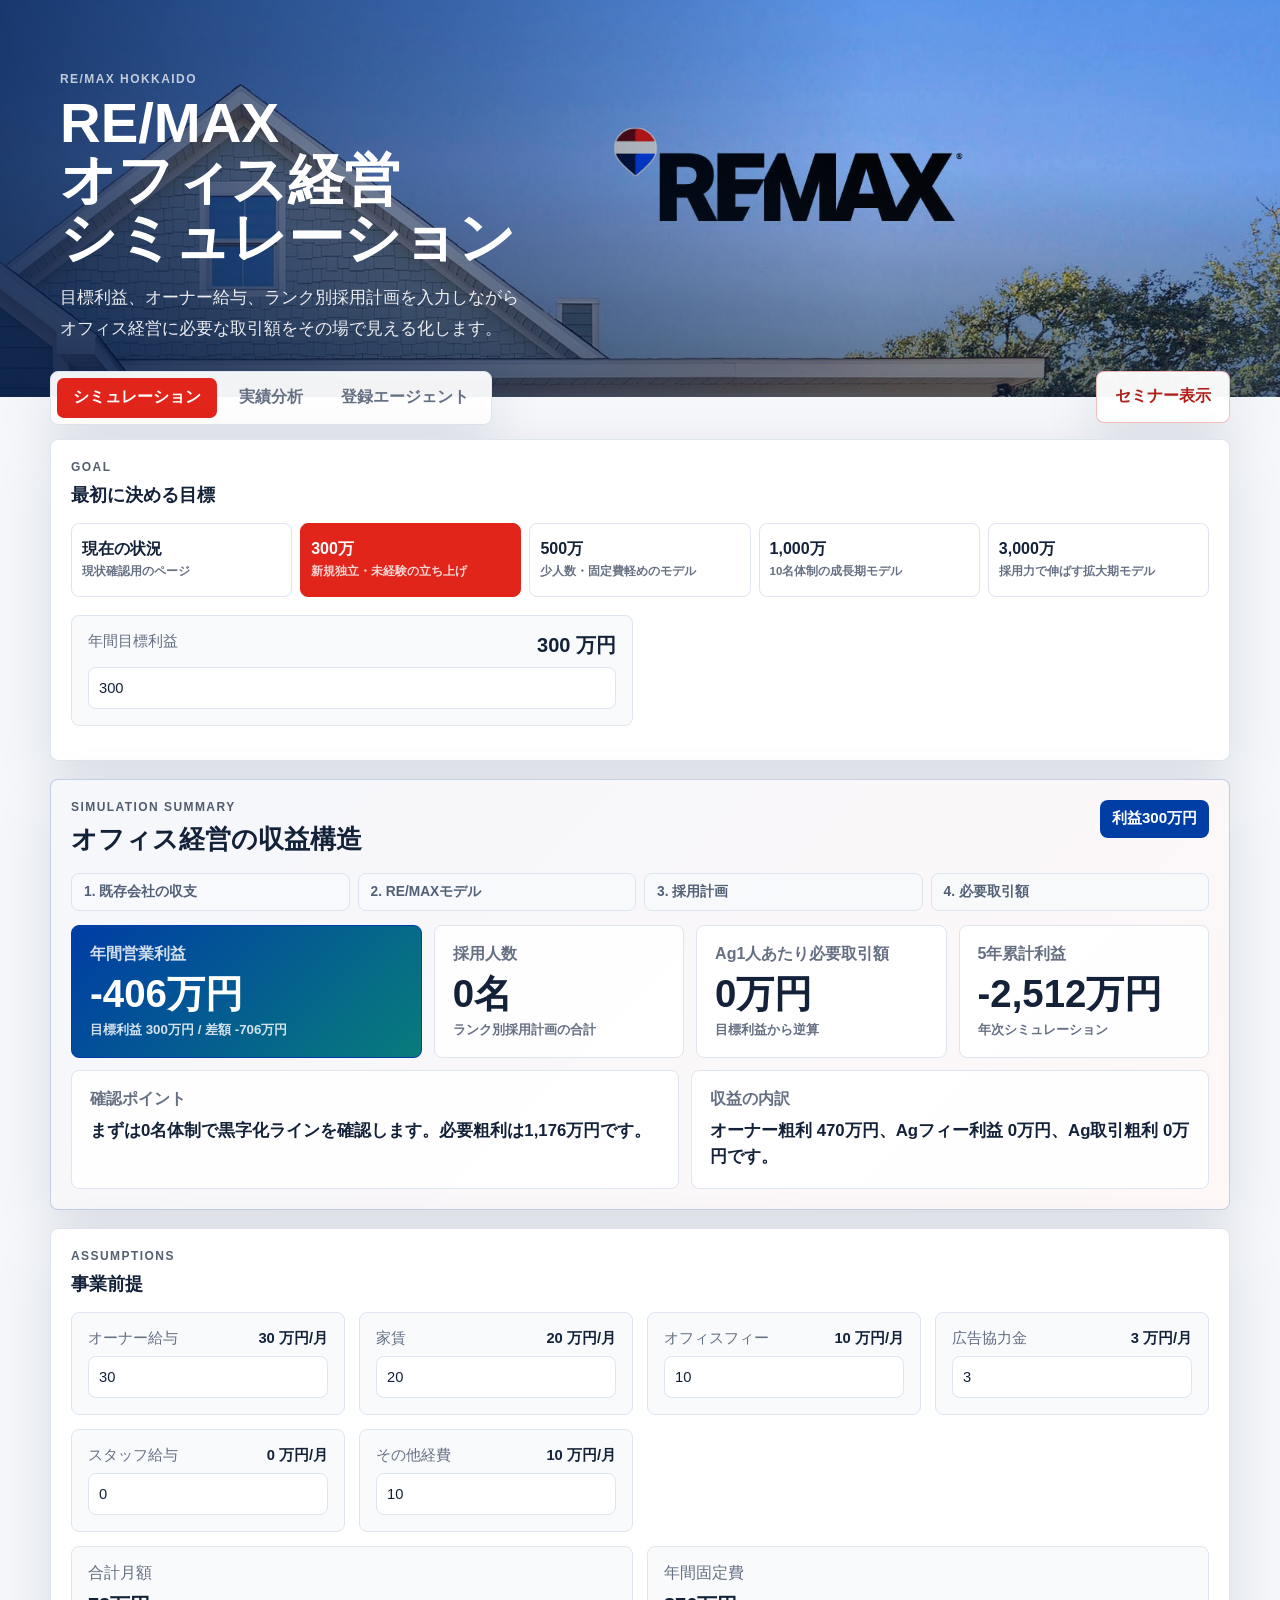
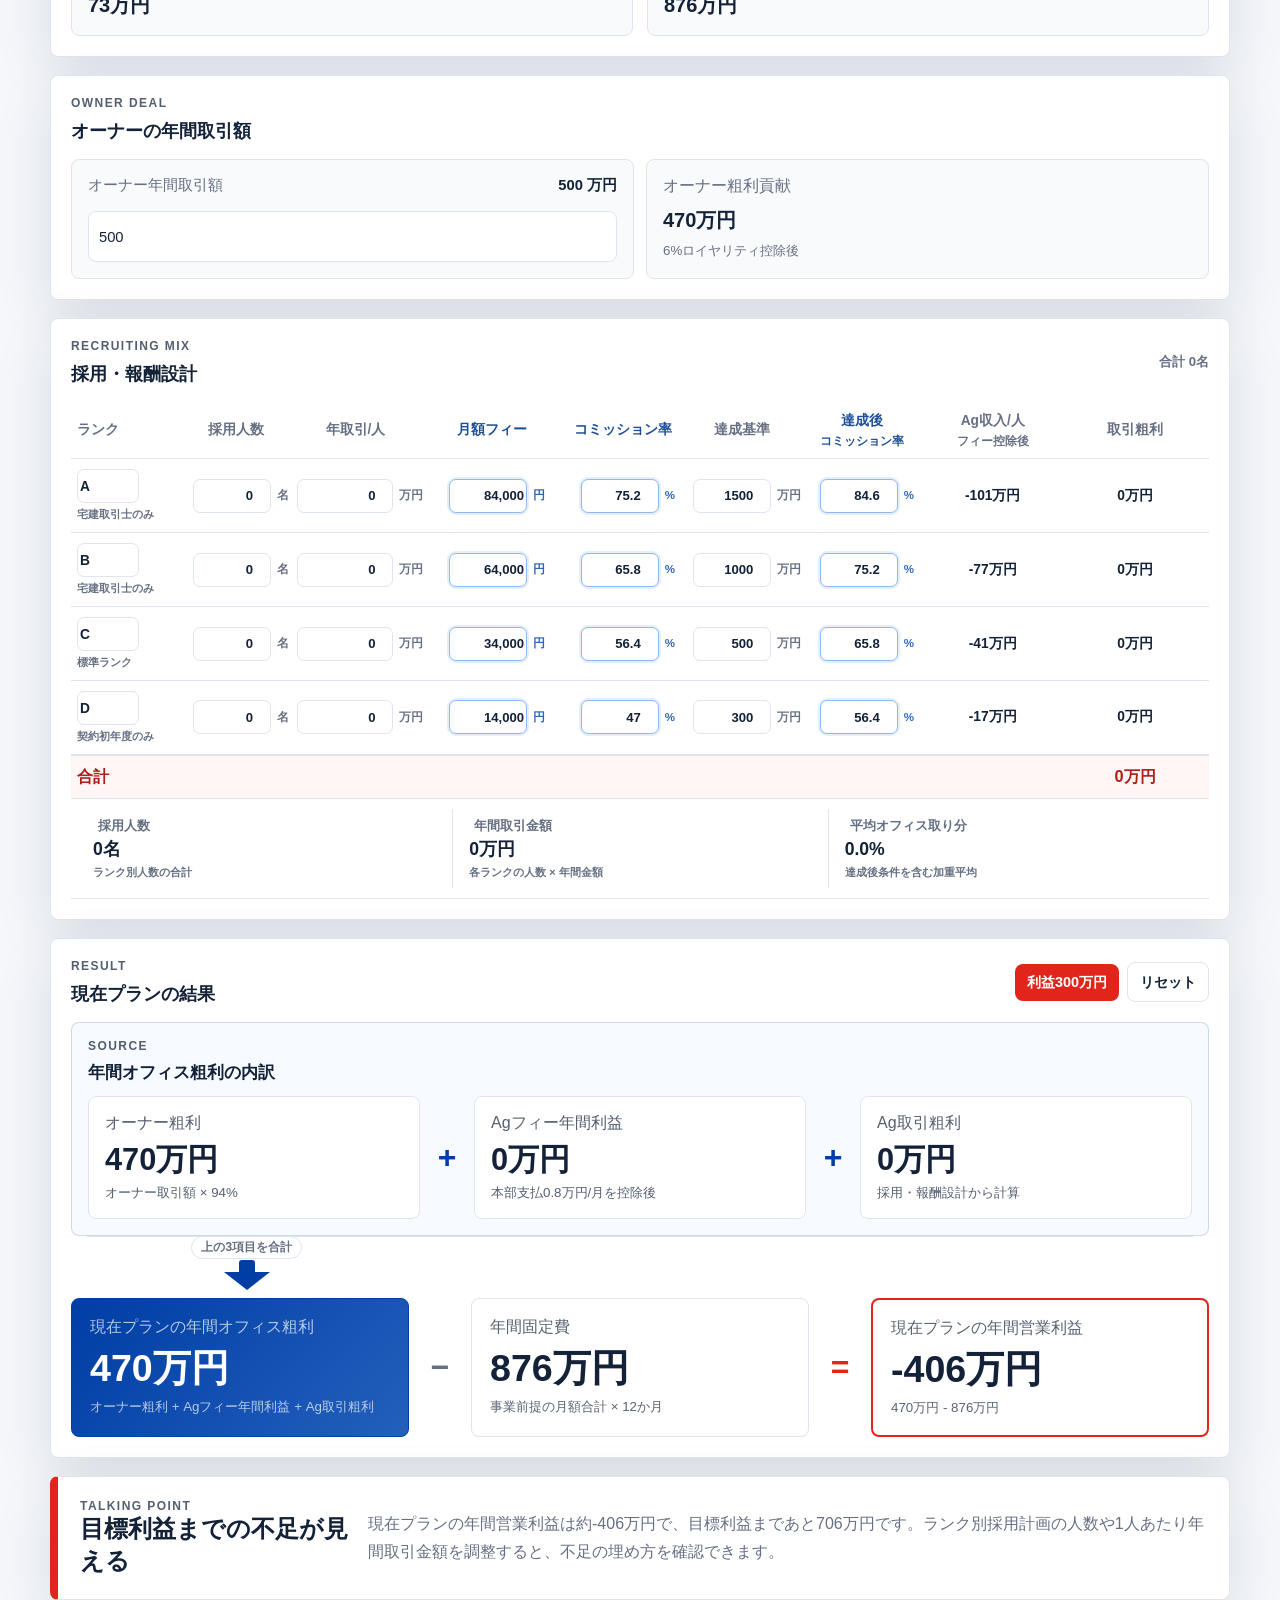
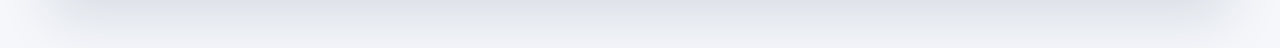
==== index.html @ c0df371b "Refine seminar simulation flow" ====
<!doctype html>
<html lang="ja">
  <head>
    <meta charset="UTF-8" />
    <meta name="viewport" content="width=device-width, initial-scale=1.0" />
    <title>RE/MAX オフィス経営シミュレーション</title>
    <link rel="stylesheet" href="styles.css" />
  </head>
  <body data-view="simulation">
    <main class="app-shell">
      <section class="hero">
        <div class="hero__media" aria-hidden="true"></div>
        <div class="hero__content">
          <p class="eyebrow">RE/MAX Hokkaido</p>
          <h1><span>RE/MAX</span><span>オフィス経営</span><span>シミュレーション</span></h1>
          <p>
            <span>目標利益、オーナー給与、ランク別採用計画を入力しながら</span><span>オフィス経営に必要な取引額をその場で見える化します。</span>
          </p>
        </div>
      </section>

      <section class="workspace">
        <div class="workspace-topbar">
          <nav class="view-tabs" aria-label="表示切替">
            <button class="view-tab is-active" data-view-tab="simulation" type="button">シミュレーション</button>
            <button class="view-tab" data-view-tab="actual" type="button">実績分析</button>
            <button class="view-tab" data-view-tab="agents" type="button">登録エージェント</button>
          </nav>
          <button class="seminar-toggle" id="seminarToggle" type="button" aria-pressed="false">セミナー表示</button>
        </div>

        <section class="results" aria-label="シミュレーション結果">
          <section class="goal-panel" aria-labelledby="goalTitle">
            <div class="panel-heading">
              <div>
                <p class="eyebrow">Goal</p>
                <h2 id="goalTitle">最初に決める目標</h2>
              </div>
            </div>

            <div class="preset-row preset-row--phase" role="group" aria-label="利益フェーズ">
              <button class="preset" data-preset="current" type="button"><strong>現在の状況</strong><small>現状確認用のページ</small></button>
              <button class="preset is-active" data-preset="phase300" type="button"><strong>300万</strong><small>新規独立・未経験の立ち上げ</small></button>
              <button class="preset" data-preset="phase500" type="button"><strong>500万</strong><small>少人数・固定費軽めのモデル</small></button>
              <button class="preset" data-preset="phase1000" type="button"><strong>1,000万</strong><small>10名体制の成長期モデル</small></button>
              <button class="preset" data-preset="phase3000" type="button"><strong>3,000万</strong><small>採用力で伸ばす拡大期モデル</small></button>
            </div>

            <div class="goal-grid">
              <label class="field field--number field--target">
                <span id="targetProfitLabel">年間目標利益</span>
                <strong><output id="targetProfitOut">300</output> 万円</strong>
                <input id="targetProfit" type="number" min="0" max="5000" step="100" value="300" inputmode="numeric" />
              </label>
            </div>

          </section>

          <section class="seminar-summary-panel" aria-labelledby="seminarSummaryTitle">
            <div class="seminar-summary-heading">
              <div>
                <p class="eyebrow">Simulation Summary</p>
                <h2 id="seminarSummaryTitle">オフィス経営の収益構造</h2>
              </div>
              <strong id="seminarPhaseLabel">利益300万円</strong>
            </div>

            <div class="seminar-flow" aria-label="説明の流れ">
              <span>1. 既存会社の収支</span>
              <span>2. RE/MAXモデル</span>
              <span>3. 採用計画</span>
              <span>4. 必要取引額</span>
            </div>

            <div class="seminar-metric-grid">
              <article class="seminar-metric seminar-metric--primary">
                <span id="seminarPrimaryLabel">年間営業利益</span>
                <strong id="seminarAnnualProfit">0万円</strong>
                <small id="seminarProfitGap">目標との差額 0万円</small>
              </article>
              <article>
                <span id="seminarSecondLabel">採用人数</span>
                <strong id="seminarAgents">0名</strong>
                <small id="seminarSecondNote">ランク別採用計画の合計</small>
              </article>
              <article>
                <span id="seminarThirdLabel">Ag1人あたり必要取引額</span>
                <strong id="seminarRequiredPerAgent">0万円</strong>
                <small id="seminarThirdNote">目標利益から逆算</small>
              </article>
              <article>
                <span id="seminarFourthLabel">5年累計利益</span>
                <strong id="seminarCumulativeProfit">0万円</strong>
                <small id="seminarFourthNote">年次シミュレーション</small>
              </article>
            </div>

            <div class="seminar-talk-grid">
              <article>
                <span>確認ポイント</span>
                <p id="seminarTalkPoint">目標利益、採用人数、必要取引額の関係を確認します。</p>
              </article>
              <article>
                <span>収益の内訳</span>
                <p id="seminarRevenueMix">オーナー粗利、Agフィー、Ag取引粗利を合計します。</p>
              </article>
            </div>
          </section>

          <section class="actual-panel" aria-labelledby="actualTitle">
            <div class="panel-heading">
              <div>
                <p class="eyebrow">Actuals</p>
                <h2 id="actualTitle">売上分析</h2>
              </div>
            </div>

            <section class="analysis-section" aria-labelledby="importTitle">
              <div class="section-title">
                <div>
                  <p class="eyebrow">Import</p>
                  <h3 id="importTitle">売上CSV取込</h3>
                </div>
                <span>売上CSVから年度別・エージェント別に売上を集計します</span>
              </div>
              <div class="import-grid">
                <article>
                  <strong>売上CSV</strong>
                  <span>入金明細から各エージェントの月別売上と件数を集計します。</span>
                  <label class="file-button">
                    <input id="actualCsvInput" type="file" accept=".csv,text/csv" />
                    売上CSVを選択
                  </label>
                  <button class="secondary-file-button" id="actualCsvClearButton" type="button">読込データをクリア</button>
                </article>
              </div>
              <div class="csv-import-status" id="actualCsvImportStatus"></div>
            </section>

            <div class="actual-empty" id="actualEmpty">
              <strong>売上CSVを読み込むと、年度ごとのエージェント別売上一覧が表示されます。</strong>
              <span>登録エージェントの年間フィー一覧と同じように、月別・年間合計で確認できます。</span>
            </div>

            <div class="actual-loaded" id="actualLoaded" hidden>
              <div class="actual-periods" id="actualPeriods" role="group" aria-label="実績表示期間"></div>

              <section class="analysis-section" aria-labelledby="dashboardTitle">
                <div class="section-title">
                  <div>
                    <p class="eyebrow">Dashboard</p>
                    <h3 id="dashboardTitle">分析ダッシュボード</h3>
                  </div>
                </div>
                <div class="actual-summary" id="actualSummary"></div>
                <div class="insight-note" id="dashboardSummary"></div>
              </section>

              <section class="analysis-section" aria-labelledby="salesAnnualTitle">
                <div class="section-title">
                  <div>
                        <p class="eyebrow">Sales</p>
                    <h3 id="salesAnnualTitle">年間売上一覧</h3>
                  </div>
                  <span>売上高と件数をエージェント別・月別に表示します</span>
                </div>
                <div class="table-wrap">
                  <table class="actual-table agent-annual-table actual-sales-table">
                      <thead>
                        <tr>
                          <th>エージェント</th>
                          <th>区分</th>
                          <th>1月</th>
                          <th>2月</th>
                          <th>3月</th>
                          <th>4月</th>
                          <th>5月</th>
                          <th>6月</th>
                          <th>7月</th>
                          <th>8月</th>
                          <th>9月</th>
                          <th>10月</th>
                          <th>11月</th>
                          <th>12月</th>
                          <th>年間合計</th>
                        </tr>
                      </thead>
                    <tbody id="actualAnnualSalesRows"></tbody>
                    </table>
                  </div>
              </section>

              <section id="managementSummary" hidden></section>
              <div id="accountingSummary" hidden></div>
              <div id="nextDataSummary" hidden></div>
              <input id="expenseCsvInput" type="file" accept=".csv,text/csv" hidden />
            </div>
          </section>

          <section class="agent-register-panel" aria-labelledby="agentRegisterPanelTitle">
            <div class="panel-heading">
              <div>
                <p class="eyebrow">Agent Register</p>
                <h2 id="agentRegisterPanelTitle">登録エージェント</h2>
              </div>
            </div>

            <section class="analysis-section agent-register-section" aria-labelledby="agentRegisterTitle">
              <div class="section-title">
                <div>
                  <p class="eyebrow">Register</p>
                  <h3 id="agentRegisterTitle">エージェント登録</h3>
                </div>
                <span>契約月に登録料、契約月から月額フィー、翌年以降の契約月に更新料を集計します</span>
              </div>

              <form class="agent-register-form" id="agentRegisterForm">
                <label class="field field--number">
                  <span>エージェント名</span>
                  <input id="agentNameInput" type="text" autocomplete="off" required />
                </label>
                <label class="field field--number">
                  <span>ランク</span>
                  <select id="agentRankInput" required>
                    <option value="A">A</option>
                    <option value="B">B</option>
                    <option value="C" selected>C</option>
                    <option value="D">D</option>
                  </select>
                </label>
                <label class="field field--number">
                  <span>宅建区分</span>
                  <select id="agentLicenseInput" required>
                    <option value="宅建士" selected>宅建士</option>
                    <option value="宅建士（専任）">宅建士（専任）</option>
                    <option value="無">無</option>
                  </select>
                </label>
                <label class="field field--number">
                  <span>初回フィー</span>
                  <input id="agentFeeInput" type="number" min="0" step="1000" value="34000" inputmode="numeric" required />
                </label>
                <label class="field field--number">
                  <span>登録料額</span>
                  <input id="agentRegistrationInput" type="number" min="0" step="1000" value="60000" inputmode="numeric" />
                </label>
                <label class="field field--number">
                  <span>コミッション率</span>
                  <input id="agentCommissionInput" type="number" min="0" max="100" step="1" value="60" inputmode="decimal" readonly required />
                </label>
                <label class="field field--number">
                  <span>更新料額</span>
                  <input id="agentRenewalInput" type="number" min="0" step="1000" value="0" inputmode="numeric" />
                </label>
                <label class="field field--number">
                  <span>契約締結月</span>
                  <input id="agentContractInput" type="month" required />
                </label>
                <button class="file-button agent-add-button" type="submit">登録</button>
              </form>

              <section class="head-office-payment-section" aria-labelledby="headOfficePaymentTitle">
                <div class="section-title">
                  <div>
                    <p class="eyebrow">Head Office Cost</p>
                    <h3 id="headOfficePaymentTitle">本部支払設定</h3>
                  </div>
                  <span>エージェント1人あたりの本部支払額を履歴で管理します</span>
                </div>
                <div class="metric-grid head-office-payment-summary" id="headOfficePaymentSummary"></div>
                <div class="head-office-payment-grid">
                  <section aria-labelledby="headOfficeMonthlyTitle">
                    <div class="fee-history-heading">
                      <strong id="headOfficeMonthlyTitle">月額登録料履歴</strong>
                      <span>在籍中のエージェント1人ごとに毎月控除</span>
                    </div>
                    <div class="head-office-history-list" id="headOfficeMonthlyRows"></div>
                    <div class="fee-history-add-row">
                      <input class="agent-table-input agent-table-input--date" id="headOfficeMonthlyStartInput" type="month" />
                      <input class="agent-table-input" id="headOfficeMonthlyAmountInput" type="number" min="0" step="1000" value="5000" inputmode="numeric" />
                      <small>円/月</small>
                      <button class="file-button fee-history-add-button" id="headOfficeMonthlyAddButton" type="button">履歴を追加</button>
                    </div>
                  </section>
                  <section aria-labelledby="headOfficeOneTimeTitle">
                    <div class="fee-history-heading">
                      <strong id="headOfficeOneTimeTitle">登録・更新時支払履歴</strong>
                      <span>契約締結月と更新応当月に1人ごとに控除</span>
                    </div>
                    <div class="head-office-history-list" id="headOfficeOneTimeRows"></div>
                    <div class="fee-history-add-row">
                      <input class="agent-table-input agent-table-input--date" id="headOfficeOneTimeStartInput" type="month" />
                      <input class="agent-table-input" id="headOfficeOneTimeAmountInput" type="number" min="0" step="1000" value="15000" inputmode="numeric" />
                      <small>円/回</small>
                      <button class="file-button fee-history-add-button" id="headOfficeOneTimeAddButton" type="button">履歴を追加</button>
                    </div>
                  </section>
                </div>
              </section>

              <div class="metric-grid agent-income-summary" id="agentIncomeSummary"></div>

              <section class="agent-annual-list" aria-labelledby="agentAnnualListTitle">
                <div class="agent-monthly-heading">
                  <h4 id="agentAnnualListTitle">年間フィー一覧</h4>
                  <label>
                    <span>表示年</span>
                    <input id="agentAnnualYear" type="number" min="2020" max="2100" step="1" />
                  </label>
                </div>
                <div class="table-wrap">
                  <table class="actual-table agent-annual-table">
                    <thead>
                      <tr>
                        <th>氏名</th>
                        <th>区分</th>
                        <th>1月</th>
                        <th>2月</th>
                        <th>3月</th>
                        <th>4月</th>
                        <th>5月</th>
                        <th>6月</th>
                        <th>7月</th>
                        <th>8月</th>
                        <th>9月</th>
                        <th>10月</th>
                        <th>11月</th>
                        <th>12月</th>
                        <th>年間合計</th>
                      </tr>
                    </thead>
                    <tbody id="agentAnnualBillingRows"></tbody>
                  </table>
                </div>
              </section>

              <section class="agent-register-list" aria-labelledby="agentRegisterTableTitle">
                <h4 id="agentRegisterTableTitle">登録エージェント</h4>
                <div class="table-wrap">
                  <table class="actual-table agent-register-table">
                    <thead>
                      <tr>
                        <th>エージェント名</th>
                        <th>ランク</th>
                        <th>宅建区分</th>
                        <th>最新フィー</th>
                        <th>登録料</th>
                        <th>コミッション率</th>
                        <th>更新料</th>
                        <th>契約締結月</th>
                        <th>解約月</th>
                        <th>操作</th>
                      </tr>
                    </thead>
                    <tbody id="registeredAgentRows"></tbody>
                  </table>
                </div>
              </section>
            </section>
          </section>


          <section class="assumption-panel" aria-labelledby="assumptionTitle">
            <div class="panel-heading">
              <div>
                <p class="eyebrow">Assumptions</p>
                <h2 id="assumptionTitle">事業前提</h2>
              </div>
            </div>

            <div class="assumption-grid">
              <label class="field field--number">
                <span id="ownerSalaryLabel">オーナー給与</span>
                <strong><output id="ownerSalaryOut">30</output> 万円/月</strong>
                <input id="ownerSalary" type="number" min="0" max="500" step="1" value="30" inputmode="numeric" />
              </label>
              <label class="field field--number">
                <span>家賃</span>
                <strong><output id="rentOut">20</output> 万円/月</strong>
                <input id="rent" type="number" min="0" max="500" step="1" value="20" inputmode="numeric" />
              </label>
              <label class="field field--number">
                <span id="officeFeeLabel">オフィスフィー</span>
                <strong><output id="officeFeeOut">10</output> 万円/月</strong>
                <input id="officeFee" type="number" min="0" max="500" step="1" value="10" inputmode="numeric" />
              </label>
              <label class="field field--number">
                <span id="adCoopFeeLabel">広告協力金</span>
                <strong><output id="adCoopFeeOut">3</output> 万円/月</strong>
                <input id="adCoopFee" type="number" min="0" max="500" step="1" value="3" inputmode="numeric" />
              </label>
              <label class="field field--number">
                <span id="officeStaffLabel">スタッフ給与</span>
                <strong><output id="officeStaffOut">0</output> 万円/月</strong>
                <input id="officeStaff" type="number" min="0" max="500" step="1" value="0" inputmode="numeric" />
              </label>
              <label class="field field--number">
                <span id="otherExpenseLabel">その他経費</span>
                <strong><output id="otherExpenseOut">10</output> 万円/月</strong>
                <input id="otherExpense" type="number" min="0" max="1000" step="1" value="10" inputmode="numeric" />
              </label>
              <label class="field field--number current-assumption-field" hidden>
                <span>その他経費</span>
                <strong><output id="generalExpenseOut">0</output> 万円/月</strong>
                <input id="generalExpense" type="number" min="0" max="1000" step="1" value="0" inputmode="numeric" />
              </label>
              <label class="field field--number current-assumption-field" hidden>
                <span>営業人件費</span>
                <strong><output id="salesEmployeeSalaryOut">0</output> 万円/月</strong>
                <input id="salesEmployeeSalary" type="number" min="0" max="1000" step="1" value="0" inputmode="numeric" readonly />
              </label>
              <label class="field field--number current-assumption-field" hidden>
                <span>売上に対するロイヤリティ</span>
                <strong><output id="salesRoyaltyRateOut">0</output> %</strong>
                <input id="salesRoyaltyRate" type="number" min="0" max="100" step="0.1" value="0" inputmode="decimal" />
              </label>
            </div>

            <div class="assumption-summary">
              <article>
                <span>合計月額</span>
                <strong id="monthlyFixedTotal">73万円</strong>
              </article>
              <article>
                <span>年間固定費</span>
                <strong id="annualFixedTotal">876万円</strong>
              </article>
            </div>
          </section>

          <section class="rank-panel" aria-labelledby="rankTitle">
            <div class="panel-heading">
              <div>
                <p class="eyebrow">Agent Rank</p>
                <h2 id="rankTitle">ランク別フィー・コミッション設定</h2>
              </div>
              <strong class="rank-source" id="rankSource">KYOUEI札幌AGTフィー報酬割合</strong>
            </div>

            <div class="rank-reference" id="rankReference" hidden></div>

            <div class="table-wrap">
              <table class="rank-table">
                <thead>
                  <tr>
                    <th>ランク</th>
                    <th>月額Agフィー</th>
                    <th>宅建士 通常</th>
                    <th>非保持者 通常</th>
                    <th>達成基準</th>
                    <th>宅建士 達成後</th>
                  </tr>
                </thead>
                <tbody id="rankRows"></tbody>
              </table>
            </div>
          </section>


          <section class="owner-panel" aria-labelledby="ownerDealTitle">
            <div class="panel-heading">
              <div>
                <p class="eyebrow">Owner Deal</p>
                <h2 id="ownerDealTitle">オーナーの年間取引額</h2>
              </div>
            </div>

            <div class="owner-deal-grid owner-deal-grid--compact">
              <label class="field field--number owner-deal-field">
                <span id="ownerTransactionLabel">オーナー年間取引額</span>
                <strong><output id="ownerTransactionOut">500</output> 万円</strong>
                <input id="ownerTransaction" type="number" min="0" max="10000" step="50" value="500" inputmode="numeric" />
              </label>
              <article>
                <span id="ownerRevenueLabel">オーナー粗利貢献</span>
                <strong id="ownerRevenueValue">470万円</strong>
                <small id="ownerRevenueNote">6%ブローカーフィー控除後</small>
              </article>
            </div>
          </section>

          <section class="rank-plan-panel" aria-labelledby="rankPlanTitle">
            <div class="panel-heading">
              <div>
                <p class="eyebrow" id="rankPlanEyebrow">Recruiting Mix</p>
                <h2 id="rankPlanTitle">ランク別採用計画</h2>
              </div>
              <strong class="rank-source" id="rankPlanTotal">合計 0名</strong>
            </div>

            <div class="table-wrap">
              <table class="rank-plan-table">
                <thead>
                  <tr>
                    <th>ランク</th>
                    <th>採用人数</th>
                    <th>1人あたり年間取引金額</th>
                    <th>月額Agフィー</th>
                    <th>歩合率</th>
                    <th><span>1人あたりAg収入</span><small>支払Agフィー控除後</small></th>
                    <th>取引由来オフィス粗利</th>
                  </tr>
                </thead>
                <tbody id="rankPlanRows"></tbody>
                <tfoot>
                  <tr class="rank-plan-total-row">
                    <td colspan="6">合計</td>
                    <td id="rankPlanProfitTotal">0万円</td>
                  </tr>
                  <tr class="rank-plan-summary-row">
                    <td id="rankPlanSummaryCell" colspan="7">
                      <div class="rank-plan-summary" id="rankPlanSummary"></div>
                    </td>
                  </tr>
                </tfoot>
              </table>
            </div>
          </section>

          <section class="result-panel" aria-labelledby="resultTitle">
            <div class="panel-heading">
              <div>
                <p class="eyebrow">Result</p>
                <h2 id="resultTitle">現在プランの結果</h2>
              </div>
              <div class="result-actions">
                <button class="phase-badge" id="phaseBadge" type="button">利益300万円</button>
                <div class="rank-plan-type-buttons" id="rankPlanTypeButtons" hidden aria-label="社員タイプ別入力"></div>
                <button class="reset-button result-reset-button" id="resetButton" type="button">リセット</button>
              </div>
            </div>

            <div class="result-breakdown-layout">
              <section class="result-breakdown-group gross-source-group" aria-labelledby="grossSourceTitle">
                <div class="result-breakdown-heading">
                  <p class="eyebrow">Source</p>
                  <h3 id="grossSourceTitle">年間オフィス粗利の内訳</h3>
                </div>
                <div class="reverse-grid reverse-grid--source reverse-grid--formula" id="grossSourceGrid">
                  <article class="reverse-card">
                    <span>オーナー粗利</span>
                    <strong id="sourceOwnerRevenue">0万円</strong>
                    <small>オーナー取引額 × 94%</small>
                  </article>
                  <span class="formula-operator" aria-hidden="true">+</span>
                  <article class="reverse-card">
                    <span>Agフィー年間利益</span>
                    <strong id="sourceDeskRevenue">0万円</strong>
                    <small>本部支払0.8万円/月を控除後</small>
                  </article>
                  <span class="formula-operator" aria-hidden="true">+</span>
                  <article class="reverse-card">
                    <span>Ag取引粗利</span>
                    <strong id="sourceAgentCommissionRevenue">0万円</strong>
                    <small>採用・報酬設計から計算</small>
                  </article>
                </div>
              </section>
            </div>

            <div class="source-sum-flow" aria-hidden="true">
              <span>上の3項目を合計</span>
              <b>↓</b>
            </div>

            <div class="kpi-grid kpi-grid--formula">
              <article class="kpi kpi--primary">
                <span id="annualRevenueLabel">現在プランの年間オフィス粗利</span>
                <strong id="annualRevenue">0万円</strong>
                <small id="annualRevenueNote">オーナー粗利 + Agフィー年間利益 + Ag取引粗利</small>
              </article>
              <span class="formula-operator formula-operator--minus" aria-hidden="true">−</span>
              <article class="kpi">
                <span id="annualCostLabel">年間固定費</span>
                <strong id="annualCost">0万円</strong>
                <small id="annualCostNote">事業前提の月額合計 × 12か月</small>
              </article>
              <span class="formula-operator formula-operator--equals" aria-hidden="true">=</span>
              <article class="kpi kpi--profit">
                <span id="annualProfitLabel">現在プランの年間営業利益</span>
                <strong id="annualProfit">0万円</strong>
                <small id="profitNote">年間オフィス粗利 - 年間固定費</small>
              </article>
            </div>

          </section>

          <div class="insight-band">
            <div>
              <p class="eyebrow">Talking Point</p>
              <h2 id="headline">オフィス経営の魅力</h2>
            </div>
            <p id="insight">
              条件を調整すると、収益の伸び方と営業利益の見通しがここに表示されます。
            </p>
          </div>


          <section class="table-panel" aria-labelledby="tableTitle">
            <div class="panel-heading">
              <div>
                <p class="eyebrow">Projection</p>
                <h2 id="tableTitle">年次シミュレーション</h2>
              </div>
            </div>

            <div class="projection-setting">
              <label class="field field--number">
                <span>1件あたり平均仲介手数料</span>
                <strong><output id="feeOut">80</output> 万円</strong>
                <input id="fee" type="number" min="0" max="1000" step="10" value="80" inputmode="numeric" />
              </label>
              <p>年間成約件数の換算にだけ使用します。年次表は、エージェント数が毎年3名純増、1人あたり年間取引金額が毎年7%増、固定費が毎年5.5%増える前提です。</p>
            </div>
            <div class="table-wrap">
              <table>
                <thead>
                  <tr>
                    <th>年</th>
                    <th>エージェント数</th>
                    <th>年間成約</th>
                    <th>年間オフィス粗利</th>
                    <th>営業利益</th>
                    <th>累計利益</th>
                  </tr>
                </thead>
                <tbody id="projectionRows"></tbody>
              </table>
            </div>
          </section>

        </section>
      </section>
    </main>

    <script src="app.js"></script>
  </body>
</html>
---- styles.css ----
:root {
  --ink: #132238;
  --muted: #667083;
  --line: #dfe5ee;
  --paper: #ffffff;
  --soft: #f5f7fb;
  --brand: #e1251b;
  --brand-dark: #af1e18;
  --navy: #003da5;
  --aqua: #1aa6a6;
  --gold: #d89a24;
  --shadow: 0 18px 55px rgba(19, 34, 56, 0.12);
}

* {
  box-sizing: border-box;
}

[hidden] {
  display: none !important;
}

body {
  margin: 0;
  min-width: 320px;
  color: var(--ink);
  background: var(--soft);
  font-family: -apple-system, BlinkMacSystemFont, "Segoe UI", sans-serif;
  letter-spacing: 0;
}

button,
input,
select {
  font: inherit;
}

.app-shell {
  min-height: 100vh;
}

.hero {
  position: relative;
  min-height: 340px;
  display: grid;
  align-items: end;
  overflow: hidden;
  color: #fff;
  background: #132238;
}

.hero__media {
  position: absolute;
  inset: 0;
  background:
    linear-gradient(90deg, rgba(0, 25, 70, 0.78), rgba(0, 25, 70, 0.42) 38%, rgba(0, 25, 70, 0.08) 68%),
    linear-gradient(0deg, rgba(19, 34, 56, 0.58), rgba(19, 34, 56, 0.04) 58%),
    url("assets/remax-hero.jpg") 58% 42% / cover no-repeat;
  transform: scale(1.01);
}

.hero__content {
  position: relative;
  width: min(1160px, calc(100% - 36px));
  margin: 0 auto;
  padding: 72px 0 52px;
}

.eyebrow {
  margin: 0 0 8px;
  color: currentColor;
  font-size: 0.75rem;
  font-weight: 800;
  letter-spacing: 0.12em;
  text-transform: uppercase;
  opacity: 0.72;
}

h1,
h2,
p {
  margin-top: 0;
}

h1 {
  max-width: 610px;
  margin-bottom: 16px;
  font-size: clamp(2.25rem, 4.4vw, 4.65rem);
  line-height: 1.02;
  letter-spacing: 0;
}

h1 span {
  display: block;
}

.hero p:not(.eyebrow) {
  max-width: 720px;
  margin-bottom: 0;
  color: rgba(255, 255, 255, 0.9);
  font-size: 1.08rem;
  line-height: 1.8;
}

.hero p:not(.eyebrow) span {
  display: block;
}

.workspace {
  width: min(1180px, calc(100% - 28px));
  margin: -26px auto 48px;
  position: relative;
}

.workspace-topbar {
  display: flex;
  align-items: flex-start;
  justify-content: space-between;
  gap: 12px;
  margin-bottom: 14px;
}

.view-tabs {
  display: inline-flex;
  gap: 6px;
  padding: 6px;
  border: 1px solid var(--line);
  border-radius: 8px;
  background: rgba(255, 255, 255, 0.94);
  box-shadow: var(--shadow);
}

.view-tab {
  min-height: 40px;
  padding: 0 16px;
  border: 0;
  border-radius: 7px;
  color: var(--muted);
  background: transparent;
  cursor: pointer;
  font-weight: 900;
}

.view-tab.is-active {
  color: #fff;
  background: var(--brand);
}

.seminar-toggle {
  min-height: 52px;
  padding: 0 18px;
  border: 1px solid rgba(225, 37, 27, 0.3);
  border-radius: 8px;
  color: var(--brand-dark);
  background: rgba(255, 255, 255, 0.96);
  box-shadow: var(--shadow);
  cursor: pointer;
  font-weight: 900;
  white-space: nowrap;
}

.seminar-toggle[aria-pressed="true"] {
  color: #fff;
  border-color: var(--brand);
  background: var(--brand);
}

body[data-seminar="true"] .view-tab[data-view-tab="actual"],
body[data-seminar="true"] .view-tab[data-view-tab="agents"] {
  display: none;
}

body[data-seminar="true"] .view-tabs {
  display: grid;
  grid-template-columns: 1fr;
}

body[data-view="simulation"] .actual-panel,
body[data-view="simulation"] .agent-register-panel {
  display: none;
}

body[data-view="actual"] .results > :not(.actual-panel) {
  display: none;
}

body[data-view="agents"] .results > :not(.agent-register-panel) {
  display: none;
}

.goal-panel,
.assumption-panel,
.table-panel,
.rank-panel,
.rank-plan-panel,
.owner-panel,
.actual-panel,
.agent-register-panel,
.seminar-summary-panel,
.result-panel,
.insight-band {
  background: var(--paper);
  border: 1px solid var(--line);
  border-radius: 8px;
  box-shadow: var(--shadow);
}

.table-panel {
  display: none;
}

.panel-heading {
  display: flex;
  align-items: center;
  justify-content: space-between;
  gap: 16px;
  margin-bottom: 16px;
}

.panel-heading h2 {
  margin: 0;
  font-size: 1.15rem;
}

.icon-button,
.reset-button {
  min-height: 42px;
  border: 1px solid var(--line);
  border-radius: 8px;
  color: var(--ink);
  background: #fff;
  cursor: pointer;
  font-weight: 800;
}

.icon-button {
  width: 42px;
  font-size: 1.25rem;
}

.reset-button {
  padding: 0 14px;
  white-space: nowrap;
}

.preset-row {
  display: grid;
  grid-template-columns: repeat(3, 1fr);
  gap: 8px;
  margin-bottom: 18px;
}

.preset-row--phase {
  grid-template-columns: repeat(5, minmax(0, 1fr));
}

.preset,
.toggle {
  min-height: 38px;
  border: 1px solid var(--line);
  border-radius: 8px;
  background: #fff;
  color: var(--ink);
  cursor: pointer;
  font-weight: 700;
}

.preset {
  display: grid;
  gap: 4px;
  align-content: center;
  min-height: 74px;
  padding: 10px;
  text-align: left;
}

.preset strong,
.preset small {
  display: block;
}

.preset strong {
  font-size: 1rem;
}

.preset small {
  color: var(--muted);
  font-size: 0.72rem;
  line-height: 1.35;
}

.preset.is-active {
  border-color: var(--brand);
  color: #fff;
  background: var(--brand);
}

.preset.is-active small {
  color: rgba(255, 255, 255, 0.82);
}


.field {
  display: grid;
  grid-template-columns: 1fr auto;
  gap: 8px 14px;
  margin-top: 18px;
  color: var(--muted);
  font-size: 0.92rem;
}

.field strong {
  color: var(--ink);
}

.field input,
.field select {
  grid-column: 1 / -1;
  width: 100%;
  accent-color: var(--brand);
}

.field--number input,
.field--number select {
  min-height: 42px;
  padding: 8px 10px;
  border: 1px solid var(--line);
  border-radius: 8px;
  color: var(--ink);
  background: #fff;
}

.field--number input[readonly] {
  color: var(--muted);
  background: #eef2f7;
}

.field--number input:focus {
  outline: 2px solid rgba(225, 37, 27, 0.18);
  border-color: var(--brand);
}

.field--target {
  margin-top: 24px;
  padding-top: 20px;
  border-top: 1px solid var(--line);
}

.goal-grid,
.assumption-grid {
  display: grid;
  grid-template-columns: repeat(2, minmax(0, 1fr));
  gap: 14px;
  margin: 14px 0;
}

.assumption-grid {
  grid-template-columns: repeat(4, minmax(0, 1fr));
  margin-bottom: 0;
}

.goal-grid .field,
.assumption-grid .field,
.projection-setting .field,
.assumption-summary article {
  margin-top: 0;
  padding: 16px;
  border: 1px solid var(--line);
  border-radius: 8px;
  background: #f8fafc;
}

.goal-grid .field--target {
  border-top: 1px solid var(--line);
}

.goal-grid strong {
  font-size: 1.25rem;
}

.assumption-summary {
  display: grid;
  grid-template-columns: repeat(2, minmax(0, 1fr));
  gap: 14px;
  margin-top: 14px;
}

.assumption-summary span {
  display: block;
  color: var(--muted);
}

.assumption-summary strong {
  display: block;
  margin-top: 8px;
  color: var(--ink);
  font-size: 1.25rem;
}

.results {
  display: grid;
  gap: 18px;
}

.results > * {
  min-width: 0;
}

.kpi-grid {
  display: grid;
  grid-template-columns: repeat(3, minmax(0, 1fr));
  gap: 12px;
}

.kpi-grid.kpi-grid--formula {
  grid-template-columns: minmax(0, 1fr) 42px minmax(0, 1fr) 42px minmax(0, 1fr);
  align-items: stretch;
  gap: 10px;
  overflow-x: auto;
}

.kpi {
  min-height: 142px;
  padding: 18px;
  border: 1px solid var(--line);
  border-radius: 8px;
  background: var(--paper);
  box-shadow: var(--shadow);
}

.kpi-grid.kpi-grid--formula .kpi {
  min-height: 128px;
}

.kpi--primary {
  color: #fff;
  border-color: var(--navy);
  background: linear-gradient(135deg, var(--navy), #2360bc);
}

.kpi--profit {
  border-color: var(--brand);
  border-width: 2px;
  box-shadow: 0 0 0 2px rgba(219, 59, 38, 0.12);
}

.kpi span,
.kpi small {
  display: block;
  color: inherit;
  opacity: 0.7;
}

.kpi strong {
  display: block;
  margin: 12px 0 10px;
  color: inherit;
  font-size: clamp(1.55rem, 3vw, 2.35rem);
  line-height: 1;
}

.insight-band {
  display: grid;
  grid-template-columns: 270px 1fr;
  gap: 18px;
  align-items: center;
  padding: 22px;
  border-left: 8px solid var(--brand);
}

.insight-band h2,
.insight-band p {
  margin-bottom: 0;
}

.insight-band > p {
  color: var(--muted);
  line-height: 1.75;
}

.seminar-summary-panel {
  border-color: rgba(0, 61, 165, 0.22);
  background:
    linear-gradient(135deg, rgba(0, 61, 165, 0.04), rgba(225, 37, 27, 0.035)),
    #fff;
}

.seminar-summary-heading {
  display: flex;
  align-items: flex-start;
  justify-content: space-between;
  gap: 16px;
  margin-bottom: 16px;
}

.seminar-summary-heading h2 {
  margin: 0;
  font-size: clamp(1.35rem, 2vw, 1.9rem);
}

.seminar-summary-heading strong {
  display: inline-flex;
  align-items: center;
  min-height: 38px;
  padding: 0 12px;
  border-radius: 8px;
  color: #fff;
  background: var(--navy);
  font-size: 0.94rem;
  white-space: nowrap;
}

.seminar-flow {
  display: grid;
  grid-template-columns: repeat(4, minmax(0, 1fr));
  gap: 8px;
  margin-bottom: 14px;
}

.seminar-flow span {
  display: flex;
  align-items: center;
  min-height: 38px;
  padding: 0 12px;
  border: 1px solid #dbe4ef;
  border-radius: 8px;
  color: #526077;
  background: rgba(248, 250, 252, 0.92);
  font-size: 0.86rem;
  font-weight: 900;
}

.seminar-metric-grid {
  display: grid;
  grid-template-columns: minmax(0, 1.4fr) repeat(3, minmax(0, 1fr));
  gap: 12px;
}

.seminar-metric-grid article,
.seminar-talk-grid article {
  min-width: 0;
  padding: 18px;
  border: 1px solid var(--line);
  border-radius: 8px;
  background: rgba(255, 255, 255, 0.94);
}

.seminar-metric-grid span,
.seminar-metric-grid small,
.seminar-talk-grid span {
  display: block;
  color: var(--muted);
  font-weight: 800;
}

.seminar-metric-grid strong {
  display: block;
  margin: 10px 0 8px;
  color: var(--ink);
  font-size: clamp(1.65rem, 3vw, 2.8rem);
  line-height: 1;
}

.seminar-metric--primary {
  color: #fff;
  border-color: var(--navy) !important;
  background: linear-gradient(135deg, var(--navy), #087c7c) !important;
}

.seminar-metric--primary span,
.seminar-metric--primary strong,
.seminar-metric--primary small {
  color: inherit;
}

.seminar-metric--primary span,
.seminar-metric--primary small {
  opacity: 0.82;
}

.seminar-talk-grid {
  display: grid;
  grid-template-columns: minmax(0, 1.08fr) minmax(0, 0.92fr);
  gap: 12px;
  margin-top: 12px;
}

.seminar-talk-grid p {
  margin: 8px 0 0;
  color: var(--ink);
  font-size: 1.05rem;
  font-weight: 800;
  line-height: 1.55;
}

body[data-seminar="true"] .hero {
  min-height: 260px;
}

body[data-seminar="true"] .hero__content {
  padding-top: 52px;
  padding-bottom: 42px;
}

body[data-seminar="true"] .seminar-summary-panel {
  border-color: rgba(225, 37, 27, 0.34);
  box-shadow: 0 18px 55px rgba(0, 61, 165, 0.14);
}


.goal-panel,
.assumption-panel,
.table-panel,
.rank-panel,
.rank-plan-panel,
.owner-panel,
.actual-panel,
.agent-register-panel,
.seminar-summary-panel,
.result-panel,
.reverse-panel {
  padding: 20px;
}

.panel-heading--compact {
  margin-bottom: 10px;
}

.panel-heading h3 {
  margin: 0;
  font-size: 1rem;
}

.file-button {
  position: relative;
  display: inline-flex;
  align-items: center;
  justify-content: center;
  min-height: 42px;
  padding: 0 14px;
  border: 1px solid var(--brand);
  border-radius: 8px;
  color: #fff;
  background: var(--brand);
  cursor: pointer;
  font-weight: 800;
  white-space: nowrap;
}

.file-button input {
  position: absolute;
  inset: 0;
  opacity: 0;
  cursor: pointer;
}

.actual-empty {
  display: grid;
  gap: 7px;
  padding: 18px;
  border: 1px dashed #b9c4d2;
  border-radius: 8px;
  color: var(--muted);
  background: #f8fafc;
  line-height: 1.6;
}

.actual-empty strong {
  color: var(--ink);
}

.analysis-section {
  margin-bottom: 22px;
  padding: 18px;
  border: 1px solid var(--line);
  border-radius: 8px;
  background: #fff;
}

.analysis-section:last-child {
  margin-bottom: 0;
}

.section-title {
  display: flex;
  align-items: flex-end;
  justify-content: space-between;
  gap: 16px;
  margin-bottom: 14px;
}

.section-title h3 {
  margin: 0;
  font-size: 1.08rem;
}

.section-title > span,
.analysis-rule,
.insight-note {
  color: var(--muted);
  line-height: 1.65;
}

.analysis-rule,
.insight-note {
  margin: 0 0 14px;
  padding: 12px 14px;
  border: 1px dashed #b9c4d2;
  border-radius: 8px;
  background: #f8fafc;
}

.import-grid,
.metric-grid {
  display: grid;
  grid-template-columns: repeat(4, minmax(0, 1fr));
  gap: 12px;
}

.import-grid {
  grid-template-columns: repeat(3, minmax(0, 1fr));
  margin-bottom: 14px;
}

.actual-panel .import-grid {
  grid-template-columns: minmax(260px, 420px);
}

.import-grid article,
.metric-grid article {
  display: grid;
  grid-template-rows: 2.7em auto 1fr;
  align-content: start;
  min-height: 112px;
  padding: 15px;
  border: 1px solid var(--line);
  border-radius: 8px;
  background: #f8fafc;
}

.import-grid strong,
.import-grid span,
.metric-grid span,
.metric-grid small {
  display: block;
}

.import-grid strong {
  color: var(--ink);
}

.import-grid span {
  margin-top: 8px;
  color: var(--muted);
  line-height: 1.55;
}

.metric-grid span,
.metric-grid small {
  color: var(--muted);
}

.metric-grid span {
  align-self: start;
  min-height: 2.7em;
  line-height: 1.35;
}

.metric-grid strong {
  display: block;
  align-self: start;
  margin: 6px 0 8px;
  color: var(--ink);
  font-size: 1.08rem;
  line-height: 1.25;
}

.metric-grid small {
  align-self: start;
  line-height: 1.45;
}

.license-breakdown {
  display: grid !important;
  gap: 2px;
  align-self: start;
  margin-top: 6px;
  color: var(--muted);
  font-size: 0.78rem;
  font-weight: 700;
  line-height: 1.35;
}

.license-breakdown span {
  min-height: 0;
  line-height: inherit;
}

.source-status {
  margin-top: 12px;
}

.analysis-columns {
  display: grid;
  grid-template-columns: minmax(0, 0.86fr) minmax(0, 1.14fr);
  gap: 14px;
  margin-top: 16px;
}

.analysis-columns section {
  min-width: 0;
}

.agent-register-form {
  display: grid;
  grid-template-columns: repeat(auto-fit, minmax(145px, 1fr));
  gap: 12px;
  align-items: end;
  margin-bottom: 16px;
}

.agent-register-form .field {
  min-height: 100%;
  margin-top: 0;
  padding: 13px;
  border: 1px solid var(--line);
  border-radius: 8px;
  background: #f8fafc;
}

.agent-register-form .field span {
  color: var(--muted);
  font-weight: 800;
}

.agent-add-button {
  min-height: 58px;
  align-self: stretch;
}

.agent-income-summary {
  grid-template-columns: repeat(6, minmax(0, 1fr));
  margin-bottom: 16px;
}

.head-office-payment-section {
  margin: 16px 0;
  padding: 16px;
  border: 1px solid var(--line);
  border-radius: 8px;
  background: #fbfcfe;
}

.head-office-payment-summary {
  grid-template-columns: repeat(6, minmax(0, 1fr));
  margin-bottom: 14px;
}

.head-office-payment-grid {
  display: grid;
  grid-template-columns: repeat(2, minmax(0, 1fr));
  gap: 14px;
}

.head-office-payment-grid > section {
  min-width: 0;
  padding: 14px;
  border: 1px solid var(--line);
  border-radius: 8px;
  background: #fff;
}

.head-office-history-list {
  display: grid;
  gap: 8px;
  margin: 12px 0 0;
}

.head-office-history-item {
  display: grid;
  grid-template-columns: minmax(0, 1fr) minmax(0, 1fr) 46px 92px;
  gap: 6px;
  align-items: center;
}

.head-office-history-item small {
  color: var(--muted);
  font-size: 0.72rem;
  font-weight: 800;
}

.agent-annual-list {
  margin: 4px 0 18px;
  padding-top: 16px;
  border-top: 1px solid var(--line);
}

.agent-annual-list .agent-monthly-heading {
  align-items: flex-end;
}

.agent-annual-list .agent-monthly-heading > span {
  color: var(--muted);
  font-size: 0.86rem;
  line-height: 1.55;
}

.actual-panel .agent-annual-table,
.agent-register-panel .agent-annual-table {
  min-width: 1440px;
  table-layout: auto;
}

.agent-annual-table th,
.agent-annual-table td {
  border-right: 1px solid var(--line);
  text-align: center;
  vertical-align: middle;
  white-space: nowrap !important;
  overflow-wrap: normal;
}

.agent-annual-table th:first-child,
.agent-annual-table td:first-child {
  text-align: left;
  white-space: normal !important;
}

.agent-annual-table th:nth-child(1) {
  min-width: 190px;
}

.agent-annual-table th:nth-child(2) {
  min-width: 76px;
}

.agent-annual-table th:not(:first-child):not(:nth-child(2)) {
  min-width: 86px;
}

.agent-annual-table td:not(.agent-annual-name):not(.agent-annual-kind) {
  font-size: 0.78rem !important;
  line-height: 1.2 !important;
}

.agent-annual-name {
  background: #fff;
}

.agent-annual-name strong,
.agent-annual-name small {
  display: block;
}

.agent-annual-name strong {
  margin-bottom: 6px;
  color: var(--ink);
}

.agent-annual-name small {
  color: var(--muted);
  font-size: 0.72rem;
  line-height: 1.35;
}

.agent-canceled-label {
  color: var(--brand-dark) !important;
}

.agent-annual-kind {
  color: var(--muted);
  background: #f8fafc;
  font-size: 0.78rem !important;
}

.agent-annual-net-kind {
  color: #788296;
  font-size: 0.72rem !important;
}

.agent-net-amount {
  display: inline-block;
  color: #596475;
  font-size: 0.68rem;
  font-weight: 800;
  line-height: 1.15;
}

.agent-net-amount small {
  display: block;
  margin-top: 2px;
  color: #7a8496;
  font-size: 0.58rem;
  font-weight: 800;
}

.agent-annual-table .is-renewal-month .agent-net-amount {
  color: var(--brand-dark);
}

.agent-annual-table .is-renewal-month .agent-net-amount small {
  color: rgba(175, 30, 24, 0.78);
}

.agent-annual-total-row .agent-net-amount {
  font-size: 0.7rem;
}

.agent-annual-block-start td {
  border-top: 2px solid #aab5c4;
}

.agent-annual-total-row td {
  border-top: 2px solid #8794a8;
  background: #f8fafc;
  font-weight: 900;
}

.agent-annual-total-row td:first-child {
  color: var(--ink);
  background: #eef3f9;
}

.agent-annual-grand-total-row td {
  color: var(--brand-dark);
  background: #fff6f5;
}

.agent-annual-net-total-row td {
  color: #087c7c;
  background: #f0fbfa;
}

.agent-annual-table .is-before-contract {
  background: #f7f8fa;
}

.agent-annual-table .is-after-cancel {
  color: #9aa4b5;
  background: #eef1f5;
}

.agent-annual-table .is-interview-window {
  background: #fffaf0;
}

.agent-annual-table .is-renewal-month {
  color: var(--brand-dark);
  background: #fff6f5;
}

.agent-register-list {
  margin-top: 18px;
}

.agent-monthly-heading {
  display: flex;
  align-items: center;
  justify-content: space-between;
  gap: 12px;
  margin-bottom: 10px;
}

.agent-monthly-heading h4 {
  margin: 0;
}

.agent-monthly-heading label {
  display: inline-flex;
  align-items: center;
  gap: 8px;
  color: var(--muted);
  font-size: 0.86rem;
  font-weight: 800;
}

.agent-monthly-heading input,
.agent-table-input,
.agent-table-select {
  width: 100%;
  min-height: 34px;
  padding: 6px 8px;
  border: 1px solid var(--line);
  border-radius: 7px;
  color: var(--ink);
  background: #fff;
}

.agent-monthly-heading input {
  width: 92px;
}

.agent-table-input {
  min-width: 70px;
  text-align: right;
}

.agent-table-input[readonly] {
  color: var(--muted);
  background: #eef2f7;
}

.agent-table-input--name {
  min-width: 112px;
  text-align: left;
}

.agent-table-input--date {
  min-width: 128px;
  text-align: left;
}

.agent-table-select {
  min-width: 84px;
  text-align: left;
}

.agent-register-table th:nth-child(1) {
  width: 18%;
}

.agent-register-table th:nth-child(2) {
  width: 7%;
}

.agent-register-table th:nth-child(3) {
  width: 10%;
}

.agent-register-table th:nth-child(4) {
  width: 7%;
}

.agent-register-table th:nth-child(5) {
  width: 10%;
}

.agent-register-table th:nth-child(6) {
  width: 8%;
}

.agent-register-table th:nth-child(7) {
  width: 10%;
}

.agent-register-table th:nth-child(8),
.agent-register-table th:nth-child(9) {
  width: 11%;
}

.agent-register-table th:nth-child(10) {
  width: 8%;
}

.agent-delete-button {
  min-height: 34px;
  padding: 0 10px;
  border: 1px solid #f0c1bc;
  border-radius: 7px;
  color: var(--brand-dark);
  background: #fff6f5;
  cursor: pointer;
  font-weight: 900;
}

.current-fee {
  display: block;
  color: var(--ink);
  line-height: 1.15;
}

.fee-history-row td {
  padding: 10px 8px 16px;
  border-bottom: 2px solid #c9d3e0;
  background: #f8fafc;
}

.fee-history-panel {
  display: grid;
  gap: 10px;
  padding: 10px;
  border: 1px solid var(--line);
  border-radius: 8px;
  background: #fff;
}

.agent-history-grid {
  display: grid;
  grid-template-columns: minmax(0, 0.88fr) minmax(0, 1.12fr);
  gap: 10px;
}

.fee-history-heading {
  display: flex;
  align-items: baseline;
  justify-content: space-between;
  gap: 12px;
}

.fee-history-heading strong {
  color: var(--ink);
}

.fee-history-heading span {
  color: var(--muted);
  font-size: 0.78rem;
  font-weight: 700;
  line-height: 1.45;
}

.fee-history-list {
  display: grid;
  gap: 8px;
}

.fee-history-item,
.fee-history-add-row {
  display: grid;
  grid-template-columns: minmax(0, 1fr) minmax(0, 1fr) 46px 92px;
  gap: 6px;
  align-items: center;
}

.profile-history-item,
.profile-history-add-row {
  display: grid;
  gap: 6px;
  align-items: center;
}

.profile-history-item {
  grid-template-columns: minmax(0, 1.35fr) minmax(0, 0.68fr) minmax(0, 1.35fr) 66px 24px 92px;
}

.profile-history-add-row {
  grid-template-columns: minmax(0, 1.35fr) minmax(0, 0.68fr) minmax(0, 1.35fr) 66px 24px 92px;
}

.fee-history-item small,
.fee-history-add-row small,
.profile-history-item small,
.profile-history-add-row small {
  color: var(--muted);
  font-size: 0.72rem;
  font-weight: 800;
}

.fee-history-base-label {
  min-height: 34px;
  display: inline-flex;
  align-items: center;
  justify-content: center;
  padding: 0 10px;
  border: 1px solid var(--line);
  border-radius: 7px;
  color: var(--muted);
  background: #f8fafc;
  font-size: 0.78rem;
  font-weight: 900;
}

.fee-history-add-row,
.profile-history-add-row {
  padding-top: 10px;
  border-top: 1px dashed #c8d1df;
}

.profile-history-add-row .fee-history-add-button {
  grid-column: 4 / -1;
}

.fee-history-add-button {
  min-height: 34px;
  padding: 0 12px;
  font-size: 0.82rem;
}

.analysis-section h4 {
  margin: 0 0 10px;
  font-size: 0.98rem;
}

.breakdown-list {
  display: grid;
  gap: 10px;
}

.breakdown-list article {
  padding: 14px;
  border: 1px solid var(--line);
  border-radius: 8px;
  background: #f8fafc;
}

.breakdown-list strong,
.breakdown-list span {
  display: block;
}

.breakdown-list span {
  margin-top: 7px;
  color: var(--muted);
  line-height: 1.6;
}

.management-summary {
  margin-bottom: 18px;
  padding: 18px;
  border: 1px solid var(--line);
  border-radius: 8px;
  background: #fff;
}

.management-heading {
  display: flex;
  align-items: center;
  justify-content: space-between;
  gap: 14px;
  margin-bottom: 10px;
}

.management-heading h3 {
  margin: 0;
  font-size: 1.08rem;
}

.management-heading > strong {
  flex: 0 0 auto;
  color: var(--muted);
  font-size: 0.86rem;
}

.management-lead {
  margin: 0 0 14px;
  color: var(--muted);
  line-height: 1.65;
}

.management-grid {
  display: grid;
  grid-template-columns: repeat(4, minmax(0, 1fr));
  gap: 12px;
}

.management-grid article {
  min-height: 116px;
  padding: 15px;
  border: 1px solid var(--line);
  border-radius: 8px;
  background: #f8fafc;
}

.management-grid span,
.management-grid small {
  display: block;
  color: var(--muted);
}

.management-grid strong {
  display: block;
  margin: 8px 0 7px;
  color: var(--ink);
  font-size: 1.08rem;
  line-height: 1.25;
}

.management-year-section {
  margin-top: 16px;
  padding-top: 16px;
  border-top: 1px solid var(--line);
}

.management-subheading {
  display: flex;
  align-items: flex-end;
  justify-content: space-between;
  gap: 14px;
  margin-bottom: 10px;
}

.management-subheading h4 {
  margin: 0;
  font-size: 1rem;
}

.management-subheading > span,
.management-note {
  color: var(--muted);
  font-size: 0.86rem;
  line-height: 1.6;
}

.management-note {
  margin: 10px 0 0;
}

.management-year-table {
  min-width: 980px;
}

.management-year-table td:first-child strong,
.management-year-table td:first-child small {
  display: block;
}

.management-year-table td:first-child small {
  margin-top: 4px;
  color: var(--muted);
  font-size: 0.78rem;
}

.is-positive {
  color: #087c7c;
}

.is-negative {
  color: var(--brand-dark);
}

.actual-periods {
  display: flex;
  flex-wrap: wrap;
  gap: 8px;
  margin-bottom: 14px;
}

.period-button {
  min-height: 38px;
  padding: 0 13px;
  border: 1px solid var(--line);
  border-radius: 8px;
  color: var(--muted);
  background: #fff;
  cursor: pointer;
  font-weight: 800;
}

.period-button.is-active {
  border-color: var(--navy);
  color: #fff;
  background: var(--navy);
}

.actual-summary {
  display: grid;
  grid-template-columns: repeat(4, minmax(0, 1fr));
  gap: 12px;
  margin-bottom: 18px;
}

.actual-summary article {
  min-height: 116px;
  padding: 15px;
  border: 1px solid var(--line);
  border-radius: 8px;
  background: #f8fafc;
}

.actual-summary span,
.actual-summary small {
  display: block;
  color: var(--muted);
}

.actual-summary strong {
  display: block;
  margin: 8px 0 7px;
  color: var(--ink);
  font-size: 1.06rem;
  line-height: 1.25;
}

.actual-bridge {
  margin: 6px 0 22px;
  padding: 18px;
  border: 1px solid var(--line);
  border-radius: 8px;
  background: #fff;
}

.actual-bridge h3 {
  margin: 0;
  font-size: 1rem;
}

.actual-bridge-heading {
  display: flex;
  align-items: center;
  justify-content: space-between;
  gap: 14px;
  margin-bottom: 8px;
}

.actual-apply-note {
  margin: 0 0 14px;
  color: var(--muted);
  font-size: 0.9rem;
  line-height: 1.55;
}

.actual-next-data {
  margin: 0 0 22px;
  padding: 18px;
  border: 1px solid var(--line);
  border-radius: 8px;
  background: #f8fafc;
}

.actual-next-data h3 {
  margin: 0 0 14px;
  font-size: 1rem;
}

.actual-next-data-grid {
  display: grid;
  grid-template-columns: repeat(3, minmax(0, 1fr));
  gap: 12px;
}

.actual-next-data-grid article {
  min-height: 96px;
  padding: 14px;
  border: 1px solid var(--line);
  border-radius: 8px;
  background: #fff;
}

.actual-next-data-grid strong,
.actual-next-data-grid span {
  display: block;
}

.actual-next-data-grid strong {
  margin-bottom: 8px;
  color: var(--ink);
}

.actual-next-data-grid span {
  color: var(--muted);
  line-height: 1.55;
}

.secondary-file-button {
  position: relative;
  display: inline-flex;
  align-items: center;
  justify-content: center;
  min-height: 36px;
  margin-top: 12px;
  padding: 0 12px;
  border: 1px solid var(--line);
  border-radius: 8px;
  color: var(--ink);
  background: #fff;
  cursor: pointer;
  font-weight: 800;
}

.secondary-file-button input {
  position: absolute;
  inset: 0;
  opacity: 0;
  cursor: pointer;
}

.csv-import-status {
  color: var(--muted);
  font-size: 0.86rem;
  line-height: 1.6;
}

.csv-import-status strong {
  color: var(--ink);
}

.actual-next-summary {
  display: grid;
  grid-template-columns: repeat(2, minmax(0, 1fr));
  gap: 12px;
  margin-top: 14px;
}

.actual-next-summary article {
  padding: 14px;
  border: 1px solid var(--line);
  border-radius: 8px;
  background: #fff;
}

.actual-next-summary span,
.actual-next-summary small {
  display: block;
  color: var(--muted);
}

.actual-next-summary strong {
  display: block;
  margin: 7px 0 6px;
  color: var(--ink);
  font-size: 1.08rem;
}

.accounting-pdf-import {
  display: flex;
  align-items: center;
  justify-content: space-between;
  gap: 14px;
  margin-top: 14px;
  padding: 14px;
  border: 1px solid var(--line);
  border-radius: 8px;
  background: #fff;
}

.accounting-pdf-import strong,
.accounting-pdf-import span {
  display: block;
}

.accounting-pdf-import strong {
  margin-bottom: 6px;
  color: var(--ink);
}

.accounting-pdf-import span {
  color: var(--muted);
  line-height: 1.55;
}

.accounting-summary {
  display: grid;
  grid-template-columns: repeat(3, minmax(0, 1fr));
  gap: 12px;
  margin-top: 14px;
}

.accounting-summary article {
  min-height: 112px;
  padding: 14px;
  border: 1px solid var(--line);
  border-radius: 8px;
  background: #fff;
}

.accounting-summary span,
.accounting-summary small {
  display: block;
  color: var(--muted);
}

.accounting-summary strong {
  display: block;
  margin: 7px 0 6px;
  color: var(--ink);
  font-size: 1.08rem;
}

.actual-bridge-grid {
  display: grid;
  grid-template-columns: repeat(4, minmax(0, 1fr));
  gap: 12px;
}

.actual-bridge-grid article {
  min-height: 112px;
  padding: 15px;
  border: 1px solid var(--line);
  border-radius: 8px;
  background: #f8fafc;
}

.actual-bridge-grid span,
.actual-bridge-grid small {
  display: block;
  color: var(--muted);
}

.actual-bridge-grid strong {
  display: block;
  margin: 8px 0 7px;
  color: var(--ink);
  font-size: 1.06rem;
  line-height: 1.25;
}

.actual-bridge-positive {
  border-color: rgba(26, 166, 166, 0.42) !important;
  background: #f0fbfa !important;
}

.actual-bridge-negative {
  border-color: rgba(225, 37, 27, 0.32) !important;
  background: #fff6f5 !important;
}

.actual-bridge-positive strong {
  color: #087c7c;
}

.actual-bridge-negative strong {
  color: var(--brand-dark);
}

.actual-layout {
  display: grid;
  grid-template-columns: 1fr;
  gap: 18px;
}

.actual-layout section {
  min-width: 0;
}

.actual-table {
  min-width: 0;
}

.actual-table--agent {
  min-width: 0;
}

.is-zero-row td {
  color: var(--muted);
  background: #f8fafc;
}

.is-positive-row td {
  color: #087c7c;
  background: #f5fbfb;
}

.is-negative-row td {
  color: var(--brand-dark);
  background: #fff8f7;
}

.rank-source {
  flex: 0 0 auto;
  color: var(--muted);
  font-size: 0.82rem;
}

.owner-deal-grid {
  display: grid;
  grid-template-columns: repeat(4, minmax(0, 1fr));
  gap: 12px;
}

.owner-deal-grid--compact {
  grid-template-columns: repeat(2, minmax(0, 1fr));
}

.owner-deal-grid .field,
.owner-deal-grid article {
  min-height: 120px;
  margin-top: 0;
  padding: 16px;
  border: 1px solid var(--line);
  border-radius: 8px;
  background: #f8fafc;
}

.owner-deal-grid article span,
.owner-deal-grid article small {
  display: block;
  color: var(--muted);
}

.owner-deal-grid article strong {
  display: block;
  margin: 10px 0 8px;
  color: var(--ink);
  font-size: 1.25rem;
}

.rank-plan-summary {
  display: grid;
  grid-template-columns: repeat(3, minmax(0, 1fr));
  gap: 0;
  margin: 0;
}

.rank-plan-type-buttons {
  display: flex;
  gap: 6px;
  flex-wrap: wrap;
}

.rank-plan-type-button {
  min-height: 40px;
  padding: 0 10px;
  border: 1px solid var(--line);
  border-radius: 7px;
  color: var(--ink);
  background: #fff;
  cursor: pointer;
  font-weight: 900;
}

.rank-plan-type-button:hover,
.rank-plan-type-button:focus-visible {
  color: #fff;
  border-color: var(--navy);
  background: var(--navy);
}

.rank-plan-summary article {
  min-height: 0;
  padding: 8px 16px;
  border-left: 1px solid var(--line);
  background: transparent;
}

.rank-plan-summary article:first-child {
  border-left: 0;
}

.rank-plan-summary span,
.rank-plan-summary small {
  display: block;
  color: var(--muted);
}

.rank-plan-summary strong {
  display: block;
  margin: 4px 0 3px;
  color: var(--ink);
  font-size: 1.1rem;
  line-height: 1.25;
}

.rank-table {
  min-width: 1040px;
}

.rank-reference {
  display: grid;
  grid-template-columns: repeat(5, minmax(0, 1fr));
  gap: 10px;
  margin: 8px 0 18px;
}

.rank-reference article {
  padding: 12px 14px;
  border: 1px solid var(--line);
  border-radius: 8px;
  background: #f8fafc;
}

.rank-reference strong,
.rank-reference span,
.rank-reference small {
  display: block;
}

.rank-reference strong {
  margin-bottom: 7px;
  color: var(--ink);
  font-size: 0.95rem;
}

.rank-reference span {
  color: var(--ink);
  font-size: 0.86rem;
  font-weight: 800;
  line-height: 1.55;
}

.rank-reference small {
  margin-top: 6px;
  color: var(--muted);
  font-size: 0.78rem;
  font-weight: 700;
  line-height: 1.55;
  white-space: normal;
}

.rank-plan-table {
  min-width: 0;
  table-layout: fixed;
}

.rank-table td,
.rank-plan-table td {
  vertical-align: top;
}

.rank-table td:first-child,
.rank-plan-table td:first-child {
  min-width: 0;
}

.rank-table small,
.rank-plan-table small {
  display: block;
  margin-top: 5px;
  color: var(--muted);
  font-size: 0.76rem;
  font-weight: 600;
}

.rank-plan-table th small {
  display: block;
  margin-top: 4px;
  color: var(--muted);
  font-size: 0.72rem;
  font-weight: 600;
}

.rank-input,
.rank-name-input,
.rank-plan-input {
  width: 82px;
  min-height: 34px;
  border: 1px solid var(--line);
  border-radius: 7px;
  color: var(--ink);
  background: #fff;
  text-align: right;
}

.rank-name-input {
  width: 68px;
  text-align: left;
  font-weight: 800;
}

.rank-pay-type-input {
  width: 150px;
  min-height: 34px;
  border: 1px solid var(--line);
  border-radius: 7px;
  color: var(--ink);
  background: #fff;
  font-weight: 800;
}

.rank-table--current .rank-input {
  width: 112px;
}

.rank-plan-input--wide {
  width: 112px;
}

.rank-table td span,
.rank-plan-table td span {
  margin-left: 5px;
  color: var(--muted);
  font-size: 0.82rem;
}

.rank-plan-table .rank-input {
  width: min(100%, 78px);
}

.rank-plan-table .rank-name-input {
  width: 62px;
}

.rank-plan-table th,
.rank-plan-table td {
  padding: 10px 6px;
  font-size: 0.86rem;
  white-space: normal;
}

.rank-plan-table th {
  line-height: 1.28;
  text-align: center;
  vertical-align: middle;
}

.rank-plan-table td {
  text-align: center;
  vertical-align: middle;
}

.rank-plan-table th:first-child,
.rank-plan-table td:first-child {
  text-align: left;
}

.rank-plan-table .unit-input {
  display: inline-grid;
  grid-template-columns: auto auto;
  gap: 6px;
  align-items: center;
  justify-content: center;
  width: 100%;
  min-height: 38px;
}

.rank-plan-table th:nth-child(1) {
  width: 10%;
}

.rank-plan-table th:nth-child(2) {
  width: 9%;
}

.rank-plan-table th:nth-child(3) {
  width: 12%;
}

.rank-plan-table th:nth-child(4) {
  width: 12%;
}

.rank-plan-table th:nth-child(5),
.rank-plan-table th:nth-child(7) {
  width: 11%;
}

.rank-plan-table th:nth-child(6) {
  width: 10%;
}

.rank-plan-table th:nth-child(8) {
  width: 12%;
}

.rank-plan-table th:nth-child(9) {
  width: 13%;
}

.rank-plan-table .rank-plan-input {
  width: 100%;
}

.rank-plan-table .rank-plan-input--wide {
  width: 100%;
}

.rank-plan-table .unit-input .rank-input,
.rank-plan-table .unit-input .rank-plan-input {
  width: 78px;
}

.rank-plan-table .unit-input .rank-plan-input--wide {
  width: 96px;
}

.rank-plan-table .unit-input > span {
  margin-left: 0;
  font-size: 0.72rem;
  font-weight: 800;
  line-height: 1;
  white-space: nowrap;
}

.rank-plan-table td:first-child small {
  font-size: 0.68rem;
  line-height: 1.28;
}

.rank-plan-table--agent th:nth-child(4),
.rank-plan-table--agent th:nth-child(5),
.rank-plan-table--agent th:nth-child(7) {
  color: #1f4f9a;
  font-weight: 900;
}

.rank-plan-table--agent th:nth-child(7) small {
  color: #1f4f9a;
}

.rank-plan-table--agent td:nth-child(4) .rank-input,
.rank-plan-table--agent td:nth-child(5) .rank-input,
.rank-plan-table--agent td:nth-child(7) .rank-input {
  border-color: #8db8f4;
  background: #fff;
  box-shadow: 0 0 0 2px rgba(74, 132, 220, 0.14);
}

.rank-plan-table--agent td:nth-child(4) .unit-input > span,
.rank-plan-table--agent td:nth-child(5) .unit-input > span,
.rank-plan-table--agent td:nth-child(7) .unit-input > span {
  color: #2f66b3;
}

.rank-plan-total-row td {
  border-top: 2px solid var(--line);
  color: var(--brand-dark);
  background: #fff6f5;
  font-size: 1.02rem;
  font-weight: 900;
}

.result-panel,
.reverse-panel {
  background: var(--paper);
  border: 1px solid var(--line);
  border-radius: 8px;
  box-shadow: var(--shadow);
}

.result-panel .kpi-grid {
  margin-top: 8px;
}

.result-panel .kpi {
  box-shadow: none;
}

.result-breakdown-layout {
  display: grid;
  gap: 18px;
}

.result-breakdown-group {
  min-width: 0;
}

.gross-source-group {
  position: relative;
  overflow-x: auto;
  padding: 16px;
  border: 1px solid rgba(0, 61, 165, 0.18);
  border-radius: 8px;
  background: #f7fbff;
}

.gross-source-group::before {
  display: none;
}

.result-breakdown-heading {
  display: block;
  margin: 0 0 12px;
}

.result-breakdown-heading h3 {
  margin: 0;
  font-size: 1.05rem;
}

.result-actions {
  display: flex;
  align-items: center;
  gap: 8px;
  flex: 0 0 auto;
  justify-content: flex-end;
  flex-wrap: wrap;
}

.phase-badge {
  flex: 0 0 auto;
  padding: 9px 12px;
  border: 0;
  border-radius: 8px;
  color: #fff;
  background: var(--brand);
  font-size: 0.9rem;
  font-weight: 900;
  cursor: pointer;
}

.result-reset-button {
  min-height: 40px;
  padding: 0 12px;
  font-size: 0.9rem;
}

.phase-badge:hover {
  filter: brightness(0.96);
}

.phase-badge:focus-visible {
  outline: 3px solid rgba(219, 59, 38, 0.24);
  outline-offset: 3px;
}

.reverse-grid {
  display: grid;
  grid-template-columns: repeat(3, minmax(0, 1fr));
  gap: 12px;
}

.reverse-grid.reverse-grid--formula {
  grid-template-columns: minmax(0, 1fr) 34px minmax(0, 1fr) 34px minmax(0, 1fr);
  align-items: stretch;
  gap: 10px;
  min-width: 760px;
}

.kpi-grid--formula {
  min-width: 760px;
}

.reverse-grid.reverse-grid--current-source {
  grid-template-columns: repeat(3, minmax(0, 1fr));
}

.reverse-grid--need {
  grid-template-columns: repeat(4, minmax(0, 1fr));
}

.reverse-card {
  min-height: 118px;
  padding: 16px;
  border: 1px solid var(--line);
  border-radius: 8px;
  background: #f8fafc;
}

.gross-source-group .reverse-card {
  background: #fff;
}

.formula-operator {
  display: grid;
  place-items: center;
  align-self: center;
  width: 100%;
  min-height: 44px;
  color: var(--navy);
  font-size: 2rem;
  font-weight: 900;
  line-height: 1;
}

.formula-operator--equals {
  color: var(--brand);
}

.formula-operator--minus {
  color: var(--muted);
}

.source-sum-flow {
  position: relative;
  display: grid;
  grid-template-columns: minmax(0, 1fr) 42px minmax(0, 1fr) 42px minmax(0, 1fr);
  align-items: center;
  min-width: 760px;
  height: 54px;
  overflow-x: auto;
}

.source-sum-flow::before {
  content: "";
  position: absolute;
  top: 0;
  left: 16px;
  right: 16px;
  height: 1px;
  background: var(--line);
}

.source-sum-flow span {
  display: inline-block;
  grid-column: 1;
  justify-self: center;
  padding: 4px 9px;
  border: 1px solid var(--line);
  border-radius: 999px;
  color: var(--muted);
  background: #fff;
  font-size: 0.78rem;
  font-weight: 800;
  line-height: 1;
}

.source-sum-flow > b {
  position: relative;
  grid-column: 1;
  justify-self: center;
  width: 46px;
  height: 30px;
  color: transparent;
}

.source-sum-flow > b::before {
  content: "";
  position: absolute;
  left: 50%;
  top: 0;
  width: 16px;
  height: 18px;
  border-radius: 3px;
  background: var(--navy);
  transform: translateX(-50%);
}

.source-sum-flow > b::after {
  content: "";
  position: absolute;
  left: 50%;
  bottom: 0;
  width: 0;
  height: 0;
  border-left: 23px solid transparent;
  border-right: 23px solid transparent;
  border-top: 18px solid var(--navy);
  transform: translateX(-50%);
}

.source-equation {
  display: flex;
  align-items: baseline;
  justify-content: flex-end;
  gap: 10px;
  margin-top: 12px;
  padding-top: 12px;
  border-top: 1px dashed rgba(0, 61, 165, 0.24);
  color: var(--muted);
  font-weight: 800;
}

.source-equation::before {
  content: "=";
  color: var(--navy);
  font-size: 1.2rem;
}

.source-equation strong {
  color: var(--navy);
  font-size: 1.35rem;
}

.source-equation small {
  color: var(--muted);
  font-size: 0.78rem;
}

.reverse-card--focus {
  color: #fff;
  border-color: var(--brand-dark);
  background: linear-gradient(135deg, var(--brand), var(--brand-dark));
}

.reverse-card span,
.reverse-card small {
  display: block;
  color: inherit;
  opacity: 0.72;
}

.reverse-card strong {
  display: block;
  margin: 10px 0 8px;
  color: inherit;
  font-size: clamp(1.35rem, 2.4vw, 2rem);
  line-height: 1.05;
}



.toggle {
  display: inline-flex;
  align-items: center;
  gap: 8px;
  padding: 0 10px;
  color: var(--muted);
  font-size: 0.9rem;
}

.toggle input {
  accent-color: var(--brand);
}

.projection-setting {
  display: grid;
  grid-template-columns: minmax(260px, 360px) 1fr;
  gap: 14px;
  align-items: center;
  margin-bottom: 16px;
}

.projection-setting p {
  margin: 0;
  color: var(--muted);
  line-height: 1.6;
}


.table-wrap {
  overflow-x: auto;
}

table {
  width: 100%;
  border-collapse: collapse;
  min-width: 680px;
}

th,
td {
  padding: 13px 10px;
  border-bottom: 1px solid var(--line);
  text-align: right;
  white-space: nowrap;
}

th:first-child,
td:first-child {
  text-align: left;
}

th {
  color: var(--muted);
  font-size: 0.82rem;
}

td {
  font-weight: 700;
}

.actual-panel .table-wrap,
.agent-register-panel .table-wrap {
  overflow-x: visible;
}

.actual-panel table,
.agent-register-panel table {
  min-width: 0;
  table-layout: fixed;
}

.actual-panel .management-year-table {
  min-width: 0;
}

.actual-panel th,
.actual-panel td,
.agent-register-panel th,
.agent-register-panel td {
  padding: 10px 6px;
  white-space: normal;
  overflow-wrap: anywhere;
  font-size: 0.86rem;
  line-height: 1.35;
  font-variant-numeric: tabular-nums;
}

.actual-panel td,
.agent-register-panel td {
  font-size: 0.94rem;
}

.actual-panel td small,
.agent-register-panel td small {
  display: block;
  margin-top: 3px;
  color: var(--muted);
  font-size: 0.72rem;
  font-weight: 700;
  line-height: 1.3;
}

.actual-panel .actual-sales-table {
  width: 100%;
  min-width: 0;
  table-layout: fixed;
}

.actual-panel .actual-sales-table th,
.actual-panel .actual-sales-table td {
  min-width: 0 !important;
  padding: 7px 3px;
  overflow: hidden;
  text-overflow: clip;
  white-space: normal !important;
}

.actual-panel .actual-sales-table th {
  font-size: 0.68rem;
  line-height: 1.2;
}

.actual-panel .actual-sales-table th:nth-child(1) {
  width: 17%;
}

.actual-panel .actual-sales-table th:nth-child(2) {
  width: 6%;
}

.actual-panel .actual-sales-table th:not(:first-child):not(:nth-child(2)) {
  width: 5.5%;
}

.actual-panel .actual-sales-table th:last-child,
.actual-panel .actual-sales-table td:last-child {
  width: 11%;
}

.actual-panel .actual-sales-table td:not(.agent-annual-name):not(.agent-annual-kind) {
  font-size: 0.62rem !important;
  line-height: 1.15 !important;
  letter-spacing: 0;
}

.actual-panel .actual-sales-table .agent-annual-name {
  padding: 8px 6px;
}

.actual-panel .actual-sales-table .agent-annual-name strong {
  margin-bottom: 5px;
  font-size: 0.84rem;
  line-height: 1.2;
}

.actual-panel .actual-sales-table .agent-annual-name small {
  font-size: 0.62rem;
  line-height: 1.25;
}

.actual-panel .actual-sales-table .agent-annual-kind {
  font-size: 0.64rem !important;
  line-height: 1.2;
}

.agent-register-panel .agent-annual-table {
  width: 100%;
  min-width: 0;
  table-layout: fixed;
}

.agent-register-panel .agent-annual-table th,
.agent-register-panel .agent-annual-table td {
  min-width: 0 !important;
  padding: 7px 3px;
  font-size: 0.68rem;
  white-space: normal !important;
  overflow: hidden;
}

.agent-register-panel .agent-annual-table th:nth-child(1) {
  width: 13%;
}

.agent-register-panel .agent-annual-table th:nth-child(2) {
  width: 7%;
}

.agent-register-panel .agent-annual-table th:not(:first-child):not(:nth-child(2)) {
  width: 5.55%;
}

.agent-register-panel .agent-annual-table th:last-child,
.agent-register-panel .agent-annual-table td:last-child {
  width: 8%;
}

.agent-register-panel .agent-annual-table td:not(.agent-annual-name):not(.agent-annual-kind) {
  font-size: 0.66rem !important;
  letter-spacing: 0;
}

.agent-register-panel .agent-annual-name {
  padding: 8px 6px;
}

.agent-register-panel .agent-annual-name strong {
  font-size: 0.84rem;
}

.agent-register-panel .agent-annual-name small,
.agent-register-panel .agent-annual-table td small {
  font-size: 0.62rem;
}

.agent-register-panel .agent-annual-kind {
  font-size: 0.64rem !important;
  line-height: 1.2;
}

.annual-amount {
  display: inline-flex;
  align-items: baseline;
  justify-content: center;
  max-width: 100%;
  white-space: nowrap;
  letter-spacing: 0;
}

.annual-amount small {
  display: inline !important;
  margin: 0 !important;
  padding-left: 1px;
  color: inherit !important;
  font-size: 0.76em !important;
  line-height: 1;
}

.annual-amount--net {
  color: inherit;
  font-size: 0.9em;
}

.agent-register-panel .agent-register-table {
  width: 100%;
  min-width: 0;
  table-layout: fixed;
}

.agent-register-panel .agent-register-table th,
.agent-register-panel .agent-register-table td {
  min-width: 0;
  padding: 8px 5px;
  overflow-wrap: anywhere;
}

.agent-register-panel .agent-register-table th {
  font-size: 0.76rem;
  line-height: 1.25;
}

.agent-register-panel .agent-register-table .agent-table-input,
.agent-register-panel .agent-register-table .agent-table-select {
  min-width: 0;
  min-height: 32px;
  padding: 5px 6px;
  font-size: 0.78rem;
}

.agent-register-panel .agent-register-table .agent-table-input--name,
.agent-register-panel .agent-register-table .agent-table-input--date {
  min-width: 0;
}

.agent-register-panel .agent-register-table .agent-delete-button,
.agent-register-panel .agent-register-table .fee-history-add-button {
  min-width: 0;
  min-height: 32px;
  padding: 0 7px;
  font-size: 0.75rem;
}

.agent-register-panel .agent-register-main-row td {
  border-top: 2px solid #c9d3e0;
  background: #fff;
}

.agent-register-panel .agent-register-main-row td:first-child,
.agent-register-panel .fee-history-row td {
  border-left: 3px solid #c9d3e0;
}

.agent-register-panel .agent-register-main-row:first-child td {
  border-top-width: 1px;
}

.agent-register-panel .current-fee {
  font-size: 0.82rem;
}

.is-current-row td {
  color: var(--brand-dark);
  background: #fff6f5;
}

@media (max-width: 1500px) {
  .agent-register-form {
    grid-template-columns: repeat(4, minmax(0, 1fr));
  }

  .agent-add-button {
    grid-column: 4;
  }
}

@media (max-width: 980px) {
  .agent-register-form {
    grid-template-columns: 1fr 1fr;
  }

  .agent-history-grid {
    grid-template-columns: 1fr;
  }

  .head-office-payment-grid {
    grid-template-columns: 1fr;
  }

  .head-office-history-item,
  .fee-history-item,
  .fee-history-add-row {
    grid-template-columns: 1fr 1fr;
  }

  .profile-history-item,
  .profile-history-add-row {
    grid-template-columns: 1fr 1fr;
  }

  .agent-add-button {
    grid-column: 1 / -1;
  }

  .kpi-grid,
  .goal-grid,
  .assumption-grid,
  .assumption-summary,
  .insight-band,
  .seminar-metric-grid,
  .seminar-talk-grid,
  .seminar-flow,
  .import-grid,
  .metric-grid,
  .analysis-columns,
  .owner-deal-grid,
  .rank-plan-summary,
  .management-grid,
  .actual-summary,
  .actual-bridge-grid,
  .actual-next-data-grid,
  .actual-next-summary,
  .accounting-summary,
  .actual-layout,
  .head-office-payment-summary,
  .projection-setting,
  .reverse-grid {
    grid-template-columns: 1fr 1fr;
  }
}

@media (max-width: 680px) {
  .hero {
    min-height: 430px;
  }

  .hero__content {
    padding-bottom: 44px;
  }

  .workspace {
    width: min(100% - 20px, 1180px);
    margin-top: -18px;
  }

  .workspace-topbar {
    display: grid;
    grid-template-columns: 1fr;
  }

  .view-tabs {
    display: grid;
    grid-template-columns: repeat(3, 1fr);
    width: 100%;
  }

  .seminar-toggle {
    width: 100%;
  }

  .seminar-summary-heading {
    flex-direction: column;
  }

  body[data-seminar="true"] .preset-row--phase {
    grid-template-columns: 1fr;
  }

  .agent-register-form {
    grid-template-columns: 1fr;
  }

  .agent-monthly-heading {
    align-items: flex-start;
    flex-direction: column;
  }

  .kpi-grid,
  .goal-grid,
  .assumption-grid,
  .assumption-summary,
  .insight-band,
  .seminar-metric-grid,
  .seminar-talk-grid,
  .seminar-flow,
  .import-grid,
  .metric-grid,
  .analysis-columns,
  .owner-deal-grid,
  .rank-plan-summary,
  .management-grid,
  .actual-summary,
  .actual-bridge-grid,
  .actual-next-data-grid,
  .actual-next-summary,
  .accounting-summary,
  .actual-layout,
  .head-office-payment-summary,
  .head-office-payment-grid,
  .projection-setting,
  .reverse-grid {
    grid-template-columns: 1fr;
  }

  .kpi {
    min-height: 120px;
  }

  .actual-bridge-heading {
    align-items: stretch;
    flex-direction: column;
  }

  .management-heading {
    align-items: flex-start;
    flex-direction: column;
  }

  .accounting-pdf-import {
    align-items: stretch;
    flex-direction: column;
  }

  .meter-row {
    grid-template-columns: 86px 1fr 74px;
  }
}
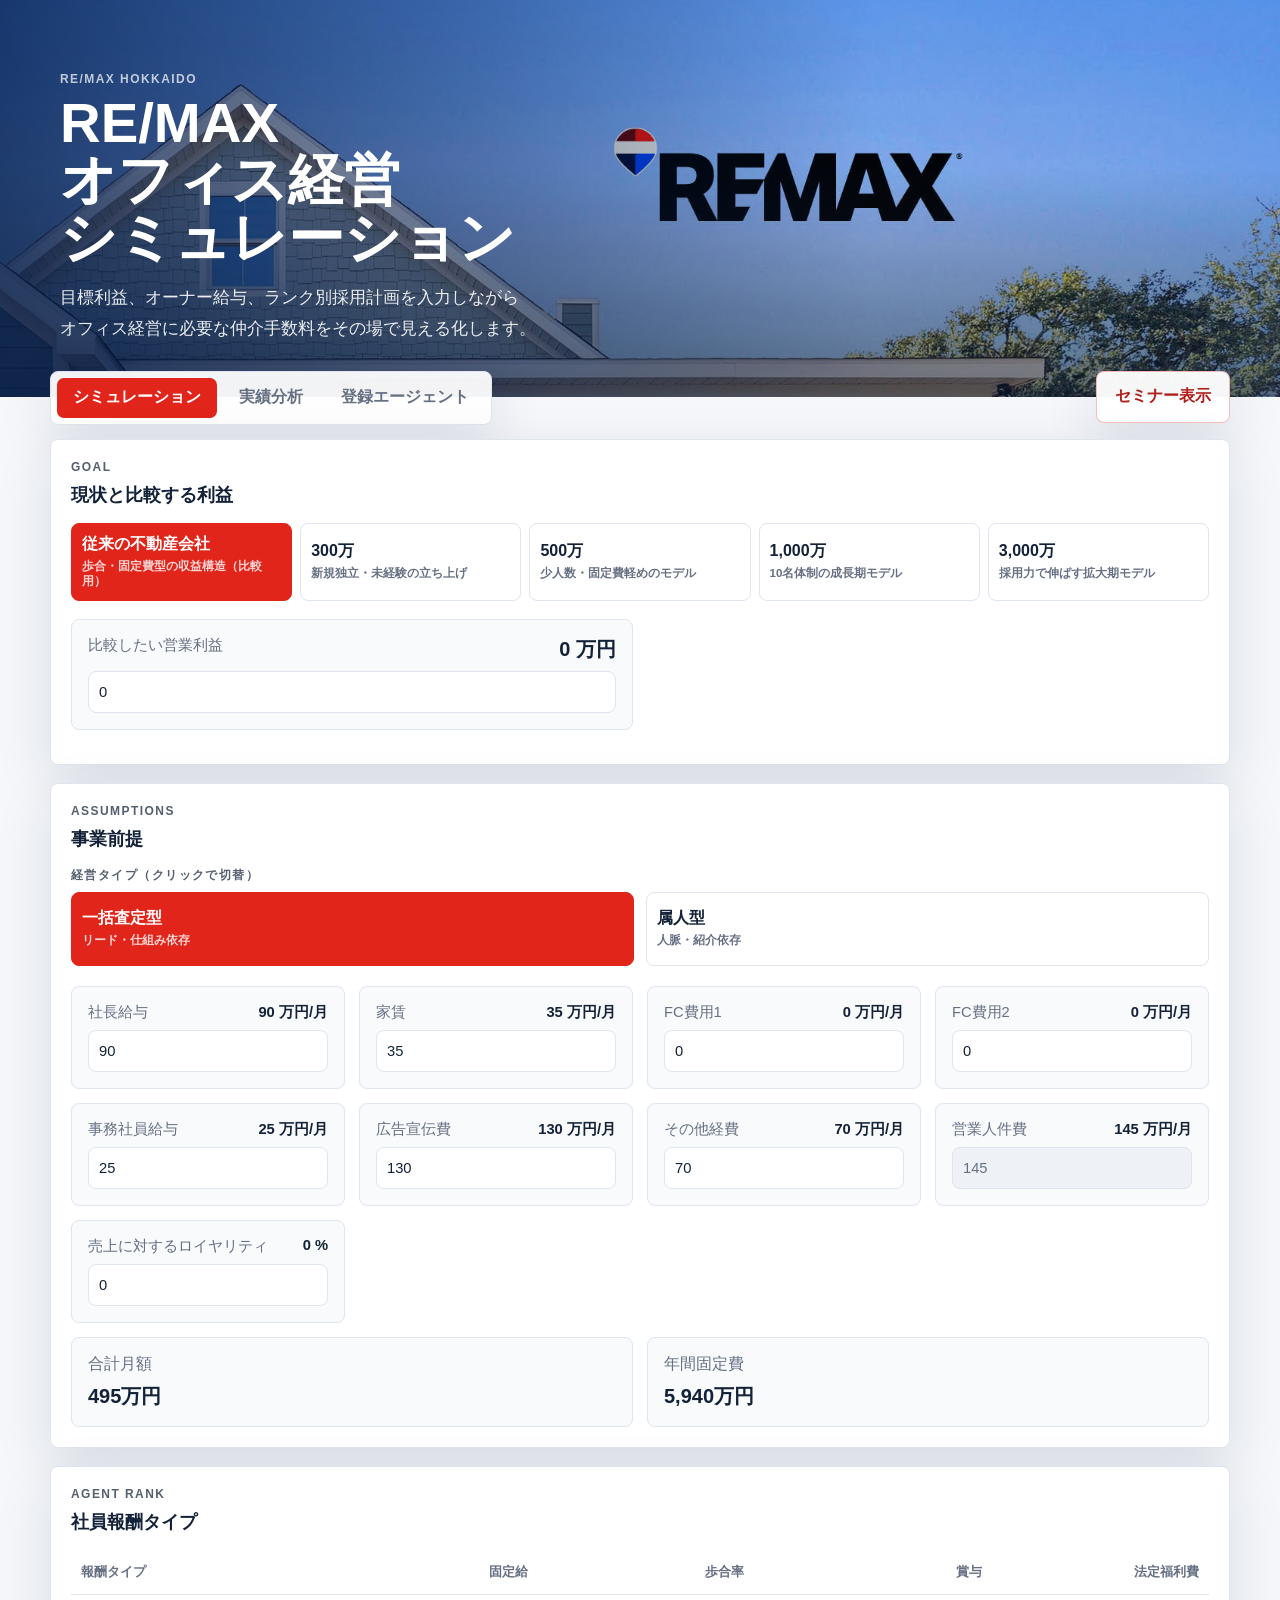
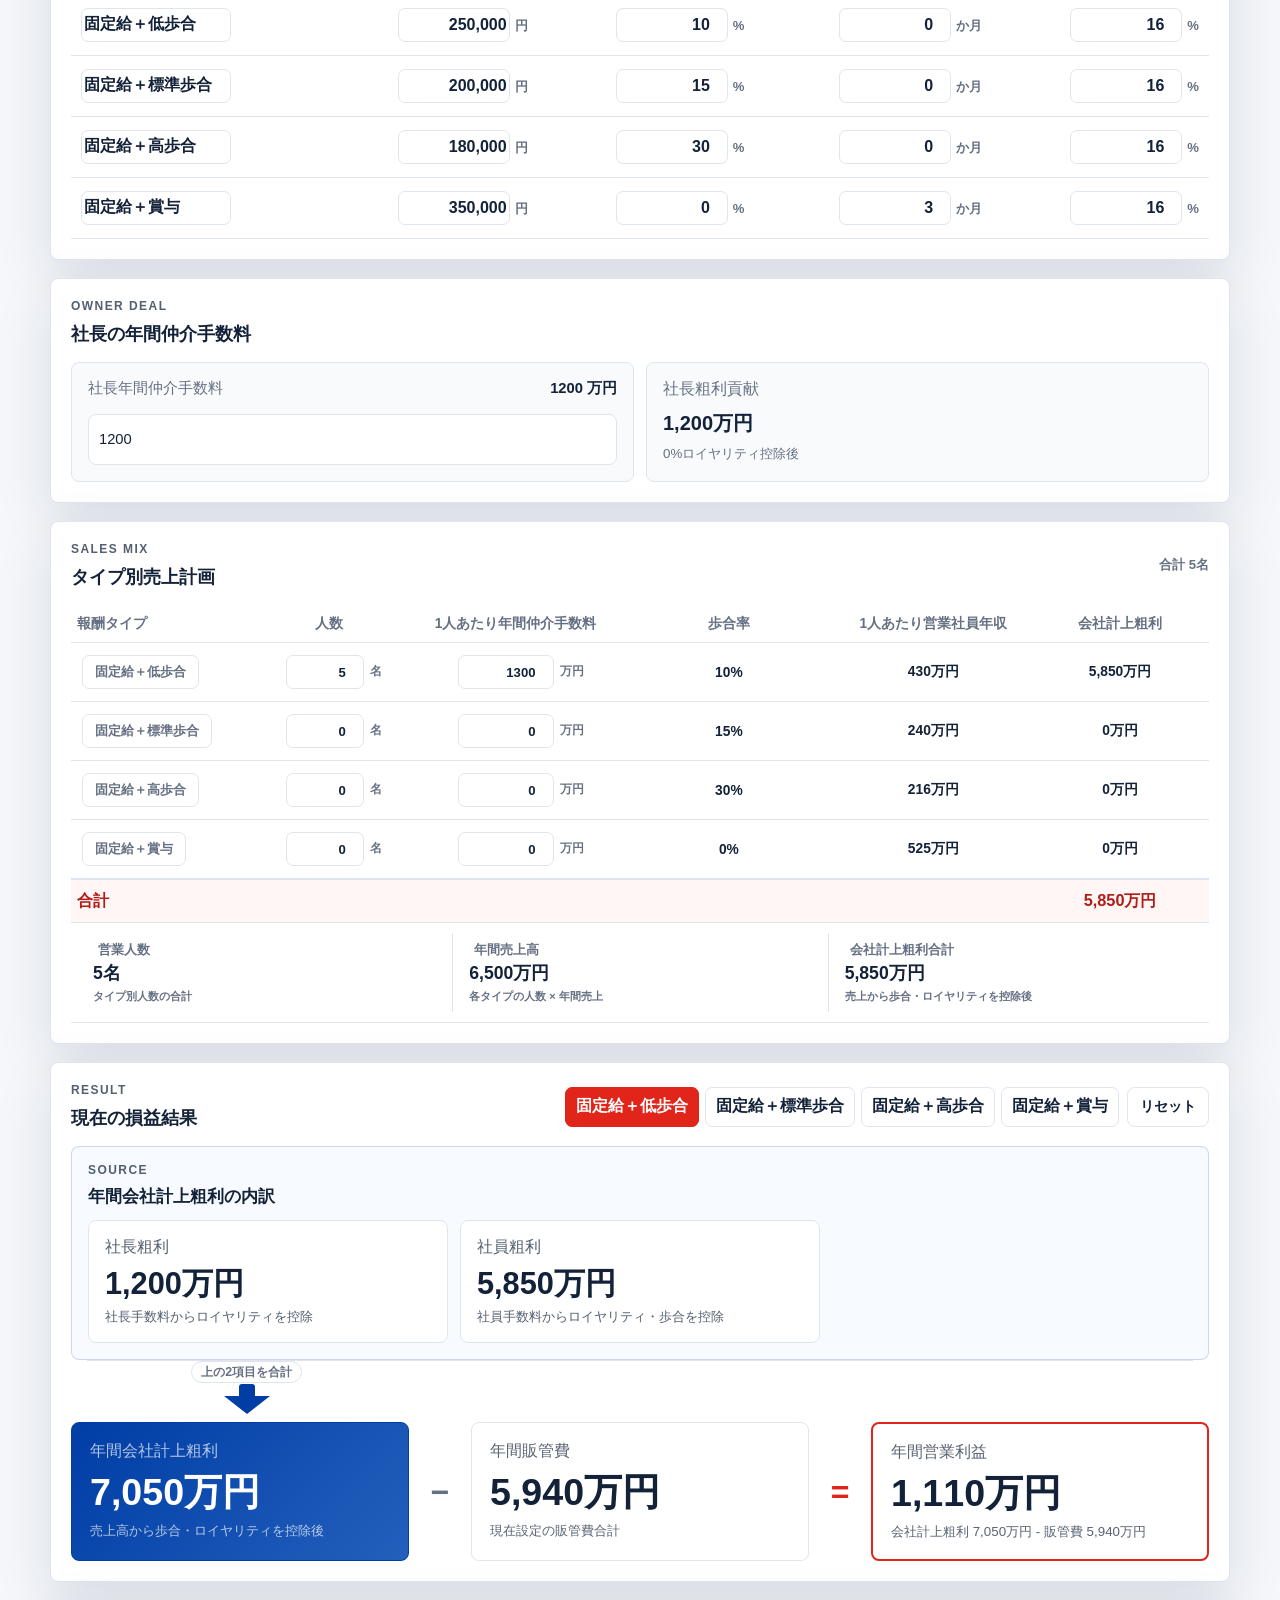
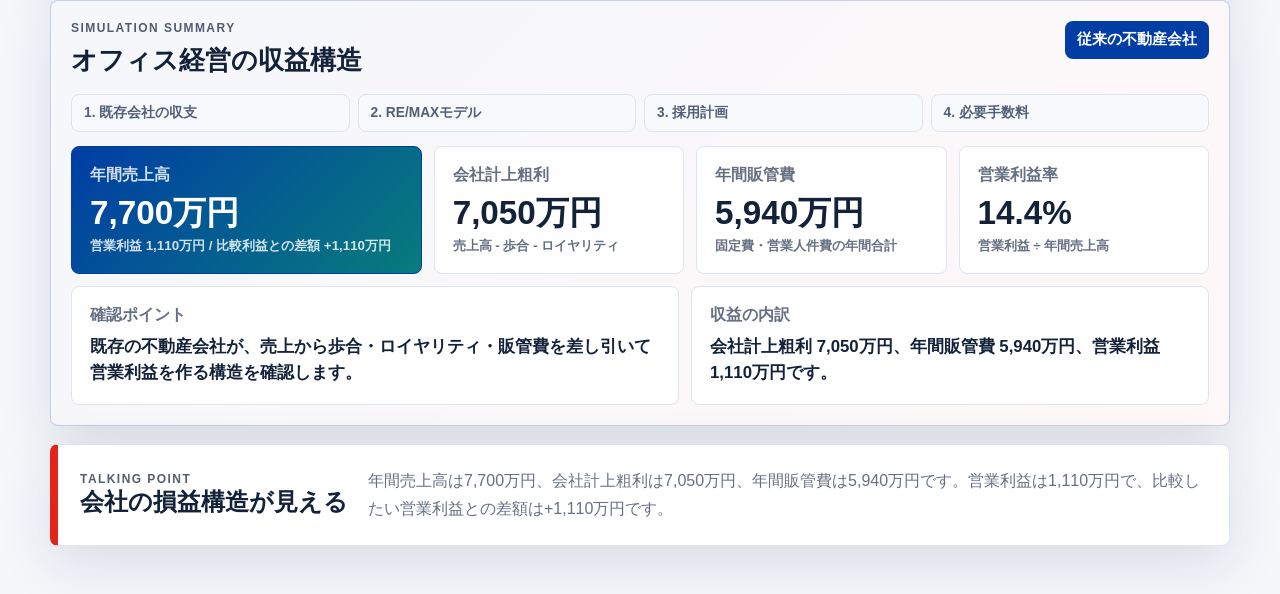
==== commit b9d00eaa: "セミナー表示と従来会社モデルを札幌実態に刷新 - セミナー表示をデッキ調に（写真ヘッダー撤去・余白/文字調整） - デフォルトタブを「従来の不動産会社」に、現在の状況→従来の不動産会社へ改称 - 投影" ====
--- a/index.html
+++ b/index.html
@@ -14,7 +14,7 @@
           <p class="eyebrow">RE/MAX Hokkaido</p>
           <h1><span>RE/MAX</span><span>オフィス経営</span><span>シミュレーション</span></h1>
           <p>
-            <span>目標利益、オーナー給与、ランク別採用計画を入力しながら</span><span>オフィス経営に必要な取引額をその場で見える化します。</span>
+            <span>目標利益、オーナー給与、ランク別採用計画を入力しながら</span><span>オフィス経営に必要な仲介手数料をその場で見える化します。</span>
           </p>
         </div>
       </section>
@@ -39,8 +39,8 @@
             </div>
 
             <div class="preset-row preset-row--phase" role="group" aria-label="利益フェーズ">
-              <button class="preset" data-preset="current" type="button"><strong>現在の状況</strong><small>現状確認用のページ</small></button>
-              <button class="preset is-active" data-preset="phase300" type="button"><strong>300万</strong><small>新規独立・未経験の立ち上げ</small></button>
+              <button class="preset is-active" data-preset="current" type="button"><strong>従来の不動産会社</strong><small>歩合・固定費型の収益構造（比較用）</small></button>
+              <button class="preset" data-preset="phase300" type="button"><strong>300万</strong><small>新規独立・未経験の立ち上げ</small></button>
               <button class="preset" data-preset="phase500" type="button"><strong>500万</strong><small>少人数・固定費軽めのモデル</small></button>
               <button class="preset" data-preset="phase1000" type="button"><strong>1,000万</strong><small>10名体制の成長期モデル</small></button>
               <button class="preset" data-preset="phase3000" type="button"><strong>3,000万</strong><small>採用力で伸ばす拡大期モデル</small></button>
@@ -54,57 +54,6 @@
               </label>
             </div>
 
-          </section>
-
-          <section class="seminar-summary-panel" aria-labelledby="seminarSummaryTitle">
-            <div class="seminar-summary-heading">
-              <div>
-                <p class="eyebrow">Simulation Summary</p>
-                <h2 id="seminarSummaryTitle">オフィス経営の収益構造</h2>
-              </div>
-              <strong id="seminarPhaseLabel">利益300万円</strong>
-            </div>
-
-            <div class="seminar-flow" aria-label="説明の流れ">
-              <span>1. 既存会社の収支</span>
-              <span>2. RE/MAXモデル</span>
-              <span>3. 採用計画</span>
-              <span>4. 必要取引額</span>
-            </div>
-
-            <div class="seminar-metric-grid">
-              <article class="seminar-metric seminar-metric--primary">
-                <span id="seminarPrimaryLabel">年間営業利益</span>
-                <strong id="seminarAnnualProfit">0万円</strong>
-                <small id="seminarProfitGap">目標との差額 0万円</small>
-              </article>
-              <article>
-                <span id="seminarSecondLabel">採用人数</span>
-                <strong id="seminarAgents">0名</strong>
-                <small id="seminarSecondNote">ランク別採用計画の合計</small>
-              </article>
-              <article>
-                <span id="seminarThirdLabel">Ag1人あたり必要取引額</span>
-                <strong id="seminarRequiredPerAgent">0万円</strong>
-                <small id="seminarThirdNote">目標利益から逆算</small>
-              </article>
-              <article>
-                <span id="seminarFourthLabel">5年累計利益</span>
-                <strong id="seminarCumulativeProfit">0万円</strong>
-                <small id="seminarFourthNote">年次シミュレーション</small>
-              </article>
-            </div>
-
-            <div class="seminar-talk-grid">
-              <article>
-                <span>確認ポイント</span>
-                <p id="seminarTalkPoint">目標利益、採用人数、必要取引額の関係を確認します。</p>
-              </article>
-              <article>
-                <span>収益の内訳</span>
-                <p id="seminarRevenueMix">オーナー粗利、Agフィー、Ag取引粗利を合計します。</p>
-              </article>
-            </div>
           </section>
 
           <section class="actual-panel" aria-labelledby="actualTitle">
@@ -368,6 +317,11 @@
               </div>
             </div>
 
+            <div class="management-type-select" id="managementTypeSelect" hidden>
+              <p class="eyebrow">経営タイプ（クリックで切替）</p>
+              <div class="preset-row" id="managementTypeButtons" aria-label="経営タイプ"></div>
+            </div>
+
             <div class="assumption-grid">
               <label class="field field--number">
                 <span id="ownerSalaryLabel">オーナー給与</span>
@@ -461,13 +415,13 @@
             <div class="panel-heading">
               <div>
                 <p class="eyebrow">Owner Deal</p>
-                <h2 id="ownerDealTitle">オーナーの年間取引額</h2>
+                <h2 id="ownerDealTitle">オーナーの年間仲介手数料</h2>
               </div>
             </div>
 
             <div class="owner-deal-grid owner-deal-grid--compact">
               <label class="field field--number owner-deal-field">
-                <span id="ownerTransactionLabel">オーナー年間取引額</span>
+                <span id="ownerTransactionLabel">オーナー年間仲介手数料</span>
                 <strong><output id="ownerTransactionOut">500</output> 万円</strong>
                 <input id="ownerTransaction" type="number" min="0" max="10000" step="50" value="500" inputmode="numeric" />
               </label>
@@ -494,11 +448,11 @@
                   <tr>
                     <th>ランク</th>
                     <th>採用人数</th>
-                    <th>1人あたり年間取引金額</th>
+                    <th>1人あたり年間仲介手数料</th>
                     <th>月額Agフィー</th>
                     <th>歩合率</th>
                     <th><span>1人あたりAg収入</span><small>支払Agフィー控除後</small></th>
-                    <th>取引由来オフィス粗利</th>
+                    <th>手数料由来オフィス粗利</th>
                   </tr>
                 </thead>
                 <tbody id="rankPlanRows"></tbody>
@@ -540,7 +494,7 @@
                   <article class="reverse-card">
                     <span>オーナー粗利</span>
                     <strong id="sourceOwnerRevenue">0万円</strong>
-                    <small>オーナー取引額 × 94%</small>
+                    <small>オーナー手数料 × 94%</small>
                   </article>
                   <span class="formula-operator" aria-hidden="true">+</span>
                   <article class="reverse-card">
@@ -550,7 +504,7 @@
                   </article>
                   <span class="formula-operator" aria-hidden="true">+</span>
                   <article class="reverse-card">
-                    <span>Ag取引粗利</span>
+                    <span>Ag手数料粗利</span>
                     <strong id="sourceAgentCommissionRevenue">0万円</strong>
                     <small>採用・報酬設計から計算</small>
                   </article>
@@ -559,7 +513,7 @@
             </div>
 
             <div class="source-sum-flow" aria-hidden="true">
-              <span>上の3項目を合計</span>
+              <span id="sourceSumLabel">上の3項目を合計</span>
               <b>↓</b>
             </div>
 
@@ -567,7 +521,7 @@
               <article class="kpi kpi--primary">
                 <span id="annualRevenueLabel">現在プランの年間オフィス粗利</span>
                 <strong id="annualRevenue">0万円</strong>
-                <small id="annualRevenueNote">オーナー粗利 + Agフィー年間利益 + Ag取引粗利</small>
+                <small id="annualRevenueNote">オーナー粗利 + Agフィー年間利益 + Ag手数料粗利</small>
               </article>
               <span class="formula-operator formula-operator--minus" aria-hidden="true">−</span>
               <article class="kpi">
@@ -585,6 +539,57 @@
 
           </section>
 
+          <section class="seminar-summary-panel" aria-labelledby="seminarSummaryTitle">
+            <div class="seminar-summary-heading">
+              <div>
+                <p class="eyebrow">Simulation Summary</p>
+                <h2 id="seminarSummaryTitle">オフィス経営の収益構造</h2>
+              </div>
+              <strong id="seminarPhaseLabel">利益300万円</strong>
+            </div>
+
+            <div class="seminar-flow" aria-label="説明の流れ">
+              <span>1. 既存会社の収支</span>
+              <span>2. RE/MAXモデル</span>
+              <span>3. 採用計画</span>
+              <span>4. 必要手数料</span>
+            </div>
+
+            <div class="seminar-metric-grid">
+              <article class="seminar-metric seminar-metric--primary">
+                <span id="seminarPrimaryLabel">年間営業利益</span>
+                <strong id="seminarAnnualProfit">0万円</strong>
+                <small id="seminarProfitGap">目標との差額 0万円</small>
+              </article>
+              <article>
+                <span id="seminarSecondLabel">採用人数</span>
+                <strong id="seminarAgents">0名</strong>
+                <small id="seminarSecondNote">ランク別採用計画の合計</small>
+              </article>
+              <article>
+                <span id="seminarThirdLabel">Ag1人あたり必要手数料</span>
+                <strong id="seminarRequiredPerAgent">0万円</strong>
+                <small id="seminarThirdNote">目標利益から逆算</small>
+              </article>
+              <article>
+                <span id="seminarFourthLabel">5年累計利益</span>
+                <strong id="seminarCumulativeProfit">0万円</strong>
+                <small id="seminarFourthNote">年次シミュレーション</small>
+              </article>
+            </div>
+
+            <div class="seminar-talk-grid">
+              <article>
+                <span>確認ポイント</span>
+                <p id="seminarTalkPoint">目標利益、採用人数、必要手数料の関係を確認します。</p>
+              </article>
+              <article>
+                <span>収益の内訳</span>
+                <p id="seminarRevenueMix">オーナー粗利、Agフィー、Ag手数料粗利を合計します。</p>
+              </article>
+            </div>
+          </section>
+
           <div class="insight-band">
             <div>
               <p class="eyebrow">Talking Point</p>
@@ -610,7 +615,7 @@
                 <strong><output id="feeOut">80</output> 万円</strong>
                 <input id="fee" type="number" min="0" max="1000" step="10" value="80" inputmode="numeric" />
               </label>
-              <p>年間成約件数の換算にだけ使用します。年次表は、エージェント数が毎年3名純増、1人あたり年間取引金額が毎年7%増、固定費が毎年5.5%増える前提です。</p>
+              <p>年間成約件数の換算にだけ使用します。年次表は、エージェント数が毎年3名純増、1人あたり年間仲介手数料が毎年7%増、固定費が毎年5.5%増える前提です。</p>
             </div>
             <div class="table-wrap">
               <table>
--- a/styles.css
+++ b/styles.css
@@ -457,6 +457,7 @@
   color: inherit;
   font-size: clamp(1.55rem, 3vw, 2.35rem);
   line-height: 1;
+  white-space: nowrap;
 }
 
 .insight-band {
@@ -557,8 +558,9 @@
   display: block;
   margin: 10px 0 8px;
   color: var(--ink);
-  font-size: clamp(1.65rem, 3vw, 2.8rem);
+  font-size: clamp(1.5rem, 2.6vw, 2.8rem);
   line-height: 1;
+  white-space: nowrap;
 }
 
 .seminar-metric--primary {
@@ -606,6 +608,52 @@
   border-color: rgba(225, 37, 27, 0.34);
   box-shadow: 0 18px 55px rgba(0, 61, 165, 0.14);
 }
+
+/* === セミナー表示を説明会デッキ（白基調ミニマル・極太・余白広め）に合わせる ===
+   写真ヒーローを撤去し、デッキの head() 風（白地＋赤い縦罫＋紺のアイブロー）に。
+   主要数字・見出しを拡大し、ボックスの余白を広げて「操作できるスライド」に見せる。
+   ※通常表示(body[data-seminar="false"])には一切影響しない追記オーバーライド。 */
+body[data-seminar="true"] .hero {
+  min-height: 0;
+  background: #fff;
+  color: #1a1a1a;
+  border-bottom: 1px solid #e9e9e9;
+}
+body[data-seminar="true"] .hero__media { display: none; }
+body[data-seminar="true"] .hero__content {
+  width: min(1180px, calc(100% - 56px));
+  padding: 30px 0 22px 22px;
+  border-left: 7px solid #cb0321;
+}
+body[data-seminar="true"] .hero .eyebrow {
+  color: #004283;
+  opacity: 1;
+  font-size: 0.82rem;
+}
+body[data-seminar="true"] .hero h1 {
+  max-width: none;
+  margin-bottom: 10px;
+  color: #1a1a1a;
+  font-size: clamp(1.95rem, 2.8vw, 2.7rem);
+  line-height: 1.12;
+}
+body[data-seminar="true"] .hero h1 span { display: inline; }
+body[data-seminar="true"] .hero p:not(.eyebrow) {
+  max-width: 880px;
+  color: #5a5a5a;
+  font-size: 0.98rem;
+  line-height: 1.7;
+}
+body[data-seminar="true"] .hero p:not(.eyebrow) span { display: inline; }
+/* 白ヘッダーになったので、本文がヒーローへ食い込む負マージンを解除 */
+body[data-seminar="true"] .workspace { margin-top: 16px; }
+/* スライド感：主要数字・見出しを大きく、余白を広げる */
+body[data-seminar="true"] .seminar-summary-panel { padding: 30px 30px 26px; }
+body[data-seminar="true"] .seminar-summary-heading h2 { font-size: clamp(1.6rem, 2.4vw, 2.2rem); }
+body[data-seminar="true"] .seminar-metric-grid { gap: 16px; }
+body[data-seminar="true"] .seminar-metric-grid article { padding: 22px; }
+body[data-seminar="true"] .seminar-metric-grid strong { font-size: clamp(2rem, 3.2vw, 3.2rem); }
+body[data-seminar="true"] .seminar-flow span { min-height: 44px; font-size: 0.92rem; }
 
 
 .goal-panel,
@@ -1804,6 +1852,12 @@
   background: var(--navy);
 }
 
+.rank-plan-type-button.is-active {
+  color: #fff;
+  border-color: var(--brand);
+  background: var(--brand);
+}
+
 .rank-plan-summary article {
   min-height: 0;
   padding: 8px 16px;
@@ -1932,6 +1986,19 @@
   border-radius: 7px;
   color: var(--ink);
   background: #fff;
+  font-weight: 800;
+}
+
+/* タイプ別売上計画の報酬タイプ表示（社員報酬タイプの枠と同じ見た目・非編集） */
+.rank-plan-pay-type {
+  display: inline-flex;
+  align-items: center;
+  min-height: 34px;
+  padding: 0 12px;
+  border: 1px solid var(--line);
+  border-radius: 7px;
+  background: #fff;
+  color: var(--ink);
   font-weight: 800;
 }
 
@@ -2813,3 +2880,11 @@
     grid-template-columns: 86px 1fr 74px;
   }
 }
+
+/* 経営タイプ切替（従来の不動産会社：一括査定型／属人型） */
+.management-type-select { margin: 4px 0 20px; }
+.management-type-select .eyebrow { margin-bottom: 8px; }
+#managementTypeButtons { display: grid; grid-template-columns: 1fr 1fr; gap: 12px; }
+@media (max-width: 640px) {
+  #managementTypeButtons { grid-template-columns: 1fr; }
+}
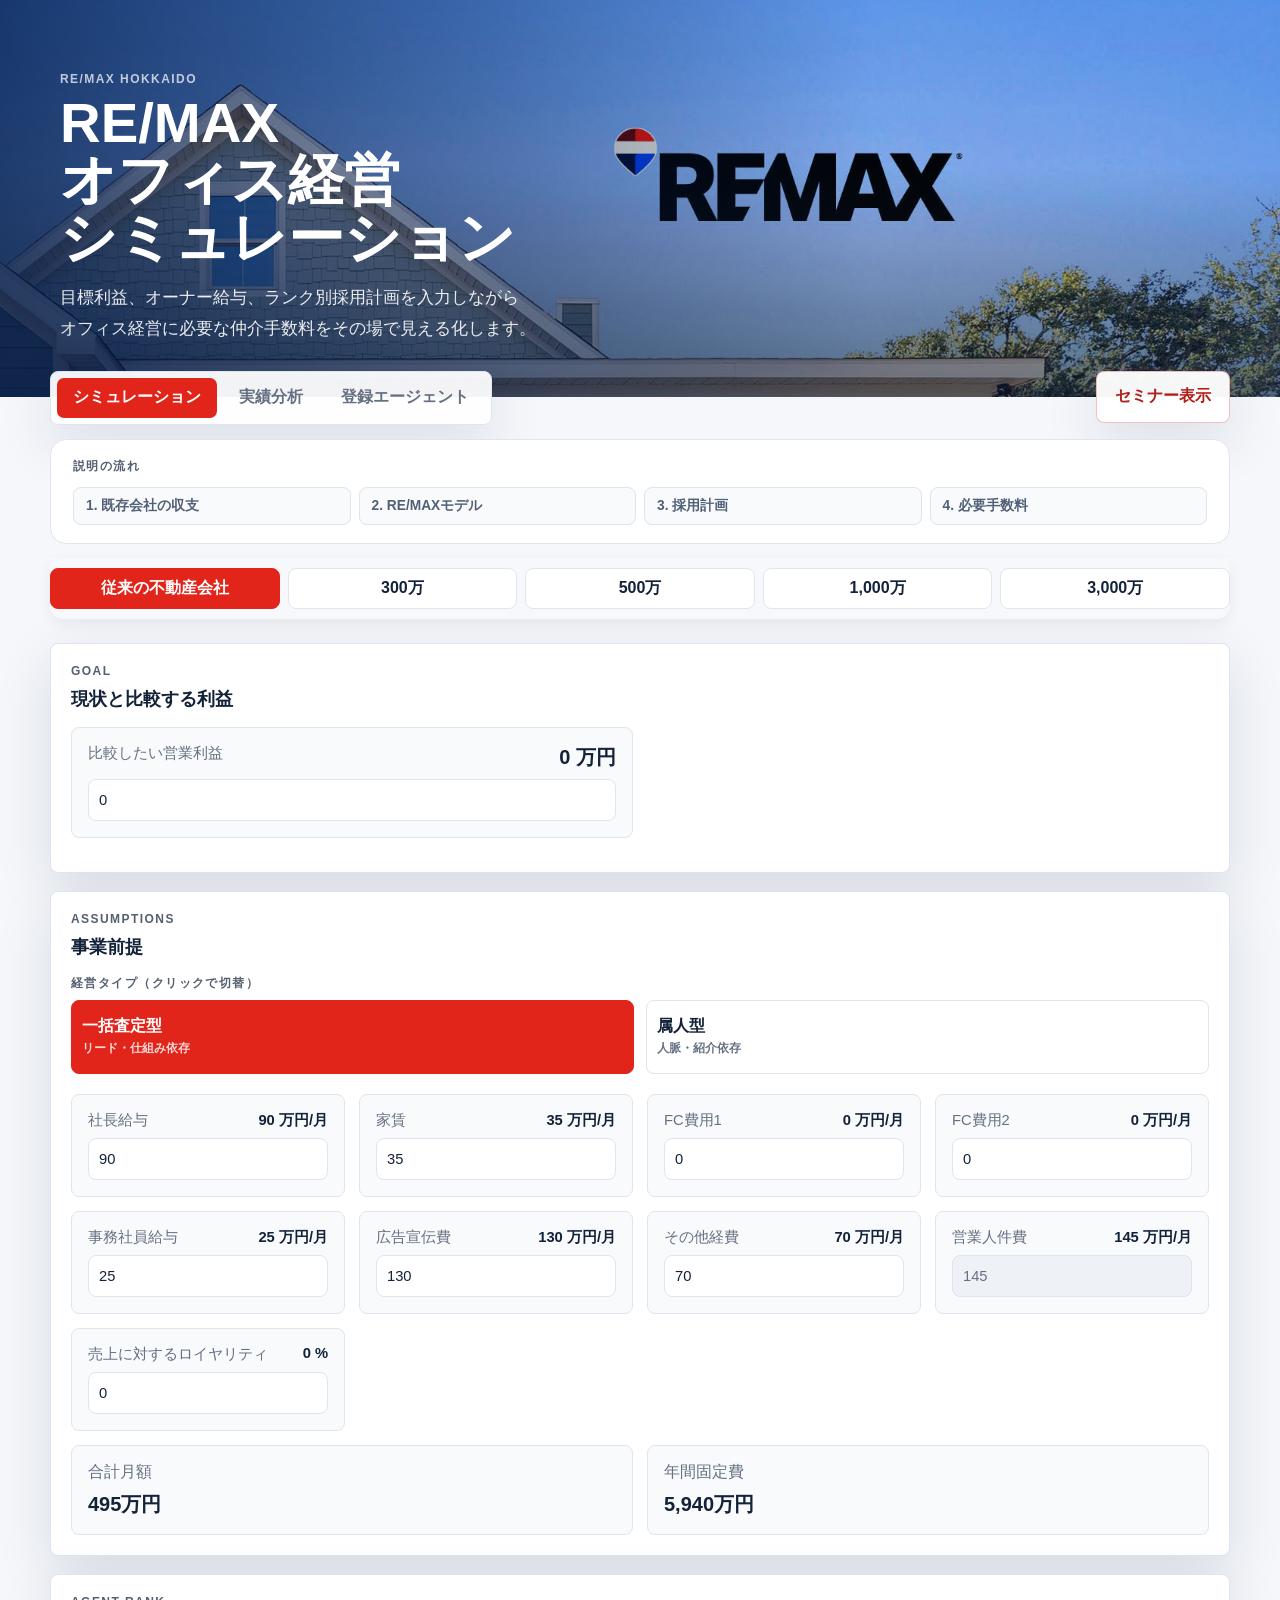
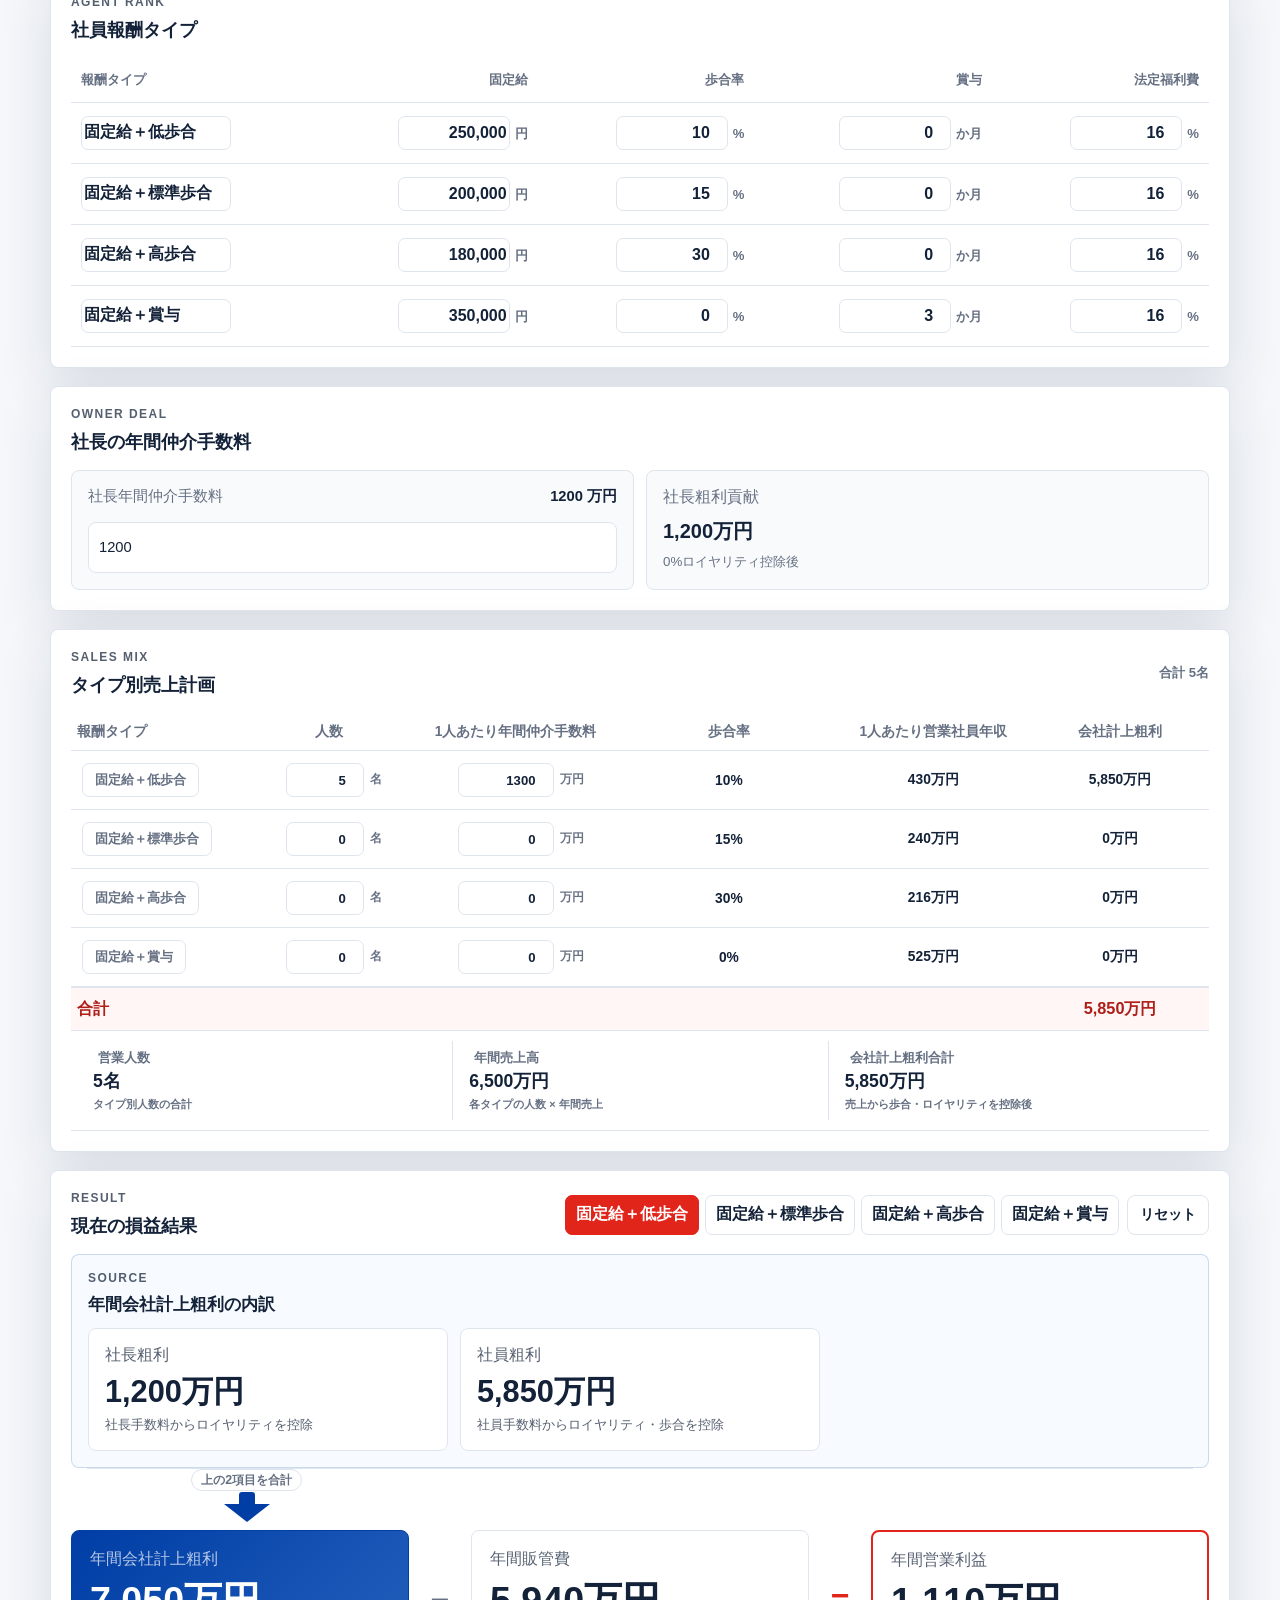
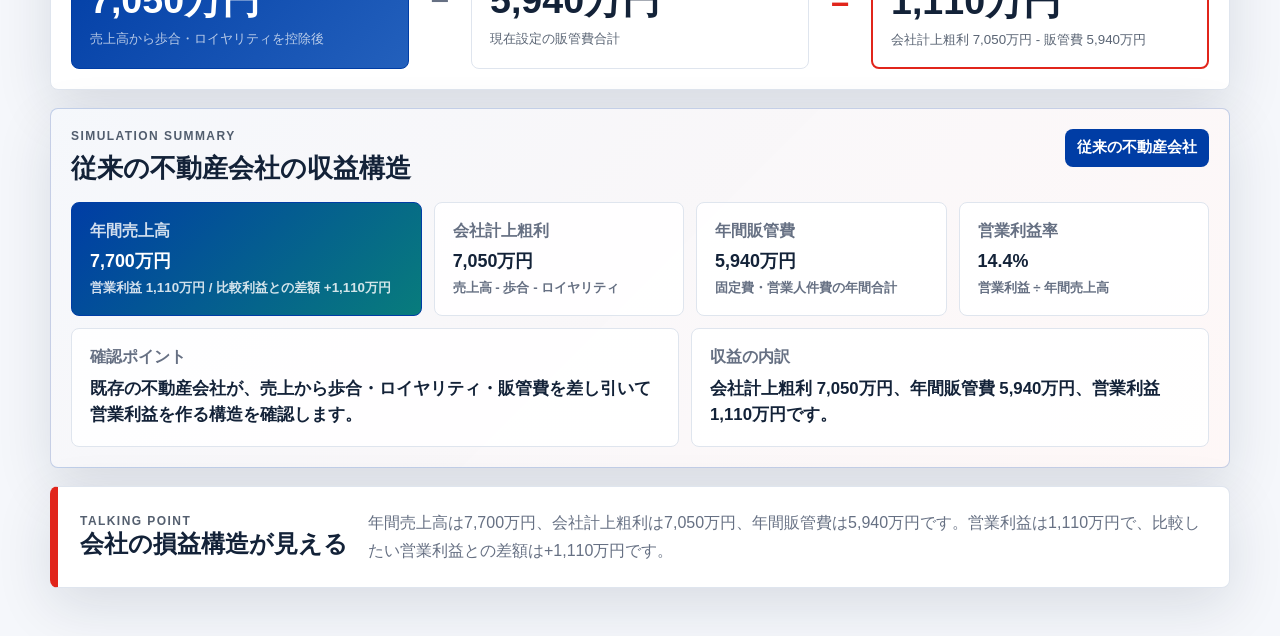
==== commit 44666a20: "シミュ改良：ロイヤリティ入力・リセット/色挙動・キャッシュ対策 - 事業前提の金額入力の上下矢印を1→10刻みに - RE/MAXタブにも本部ロイヤリティ入力欄を追加（既定6%・全計算へ反映） - フ" ====
--- a/index.html
+++ b/index.html
@@ -4,7 +4,8 @@
     <meta charset="UTF-8" />
     <meta name="viewport" content="width=device-width, initial-scale=1.0" />
     <title>RE/MAX オフィス経営シミュレーション</title>
-    <link rel="stylesheet" href="styles.css" />
+    <!-- styles.css も app.js 同様、毎回キャッシュ無効化（編集が即反映されるように） -->
+    <script>document.write('<link rel="stylesheet" href="styles.css?v=' + Date.now() + '">');</script>
   </head>
   <body data-view="simulation">
     <main class="app-shell">
@@ -30,20 +31,31 @@
         </div>
 
         <section class="results" aria-label="シミュレーション結果">
-          <section class="goal-panel" aria-labelledby="goalTitle">
-            <div class="panel-heading">
-              <div>
-                <p class="eyebrow">Goal</p>
-                <h2 id="goalTitle">最初に決める目標</h2>
-              </div>
-            </div>
-
+          <section class="seminar-flow-card" aria-label="説明の流れ">
+            <p class="eyebrow">説明の流れ</p>
+            <div class="seminar-flow">
+              <span>1. 既存会社の収支</span>
+              <span>2. RE/MAXモデル</span>
+              <span>3. 採用計画</span>
+              <span>4. 必要手数料</span>
+            </div>
+          </section>
+
+          <div class="phase-sticky-bar">
             <div class="preset-row preset-row--phase" role="group" aria-label="利益フェーズ">
               <button class="preset is-active" data-preset="current" type="button"><strong>従来の不動産会社</strong><small>歩合・固定費型の収益構造（比較用）</small></button>
               <button class="preset" data-preset="phase300" type="button"><strong>300万</strong><small>新規独立・未経験の立ち上げ</small></button>
               <button class="preset" data-preset="phase500" type="button"><strong>500万</strong><small>少人数・固定費軽めのモデル</small></button>
               <button class="preset" data-preset="phase1000" type="button"><strong>1,000万</strong><small>10名体制の成長期モデル</small></button>
               <button class="preset" data-preset="phase3000" type="button"><strong>3,000万</strong><small>採用力で伸ばす拡大期モデル</small></button>
+            </div>
+          </div>
+          <section class="goal-panel" aria-labelledby="goalTitle">
+            <div class="panel-heading">
+              <div>
+                <p class="eyebrow">Goal</p>
+                <h2 id="goalTitle">最初に決める目標</h2>
+              </div>
             </div>
 
             <div class="goal-grid">
@@ -326,45 +338,45 @@
               <label class="field field--number">
                 <span id="ownerSalaryLabel">オーナー給与</span>
                 <strong><output id="ownerSalaryOut">30</output> 万円/月</strong>
-                <input id="ownerSalary" type="number" min="0" max="500" step="1" value="30" inputmode="numeric" />
+                <input id="ownerSalary" type="number" min="0" max="500" step="10" value="30" inputmode="numeric" />
               </label>
               <label class="field field--number">
                 <span>家賃</span>
                 <strong><output id="rentOut">20</output> 万円/月</strong>
-                <input id="rent" type="number" min="0" max="500" step="1" value="20" inputmode="numeric" />
+                <input id="rent" type="number" min="0" max="500" step="10" value="20" inputmode="numeric" />
               </label>
               <label class="field field--number">
                 <span id="officeFeeLabel">オフィスフィー</span>
                 <strong><output id="officeFeeOut">10</output> 万円/月</strong>
-                <input id="officeFee" type="number" min="0" max="500" step="1" value="10" inputmode="numeric" />
+                <input id="officeFee" type="number" min="0" max="500" step="10" value="10" inputmode="numeric" />
               </label>
               <label class="field field--number">
                 <span id="adCoopFeeLabel">広告協力金</span>
                 <strong><output id="adCoopFeeOut">3</output> 万円/月</strong>
-                <input id="adCoopFee" type="number" min="0" max="500" step="1" value="3" inputmode="numeric" />
+                <input id="adCoopFee" type="number" min="0" max="500" step="10" value="3" inputmode="numeric" />
               </label>
               <label class="field field--number">
                 <span id="officeStaffLabel">スタッフ給与</span>
                 <strong><output id="officeStaffOut">0</output> 万円/月</strong>
-                <input id="officeStaff" type="number" min="0" max="500" step="1" value="0" inputmode="numeric" />
+                <input id="officeStaff" type="number" min="0" max="500" step="10" value="0" inputmode="numeric" />
               </label>
               <label class="field field--number">
                 <span id="otherExpenseLabel">その他経費</span>
                 <strong><output id="otherExpenseOut">10</output> 万円/月</strong>
-                <input id="otherExpense" type="number" min="0" max="1000" step="1" value="10" inputmode="numeric" />
+                <input id="otherExpense" type="number" min="0" max="1000" step="10" value="10" inputmode="numeric" />
               </label>
               <label class="field field--number current-assumption-field" hidden>
                 <span>その他経費</span>
                 <strong><output id="generalExpenseOut">0</output> 万円/月</strong>
-                <input id="generalExpense" type="number" min="0" max="1000" step="1" value="0" inputmode="numeric" />
+                <input id="generalExpense" type="number" min="0" max="1000" step="10" value="0" inputmode="numeric" />
               </label>
               <label class="field field--number current-assumption-field" hidden>
                 <span>営業人件費</span>
                 <strong><output id="salesEmployeeSalaryOut">0</output> 万円/月</strong>
-                <input id="salesEmployeeSalary" type="number" min="0" max="1000" step="1" value="0" inputmode="numeric" readonly />
-              </label>
-              <label class="field field--number current-assumption-field" hidden>
-                <span>売上に対するロイヤリティ</span>
+                <input id="salesEmployeeSalary" type="number" min="0" max="1000" step="10" value="0" inputmode="numeric" readonly />
+              </label>
+              <label class="field field--number">
+                <span id="salesRoyaltyRateLabel">売上に対するロイヤリティ</span>
                 <strong><output id="salesRoyaltyRateOut">0</output> %</strong>
                 <input id="salesRoyaltyRate" type="number" min="0" max="100" step="0.1" value="0" inputmode="decimal" />
               </label>
@@ -548,13 +560,6 @@
               <strong id="seminarPhaseLabel">利益300万円</strong>
             </div>
 
-            <div class="seminar-flow" aria-label="説明の流れ">
-              <span>1. 既存会社の収支</span>
-              <span>2. RE/MAXモデル</span>
-              <span>3. 採用計画</span>
-              <span>4. 必要手数料</span>
-            </div>
-
             <div class="seminar-metric-grid">
               <article class="seminar-metric seminar-metric--primary">
                 <span id="seminarPrimaryLabel">年間営業利益</span>
@@ -615,7 +620,7 @@
                 <strong><output id="feeOut">80</output> 万円</strong>
                 <input id="fee" type="number" min="0" max="1000" step="10" value="80" inputmode="numeric" />
               </label>
-              <p>年間成約件数の換算にだけ使用します。年次表は、エージェント数が毎年3名純増、1人あたり年間仲介手数料が毎年7%増、固定費が毎年5.5%増える前提です。</p>
+              <p>年間成約件数の換算にだけ使用します。年次表は「昇格モデル」前提です ―― 毎年ランクD（新人）を3名採用し、D→C→B→A と昇格（C→B・B→A 各60%／A離職15%）、昇格に応じてランク別の手数料水準（D70〜A1,400万）で生産性が上がり、固定費は毎年5.5%増。離職があるため在籍数の純増は3名より少なくなります。</p>
             </div>
             <div class="table-wrap">
               <table>
@@ -638,6 +643,8 @@
       </section>
     </main>
 
-    <script src="app.js"></script>
+    <!-- ローカル/セミナー運用中はブラウザのキャッシュで旧コードを掴まないよう、
+         読み込みのたびに app.js をキャッシュ無効化（毎回最新を取得）。 -->
+    <script>document.write('<scr' + 'ipt src="app.js?v=' + Date.now() + '"></scr' + 'ipt>');</script>
   </body>
 </html>
--- a/styles.css
+++ b/styles.css
@@ -254,6 +254,11 @@
   grid-template-columns: repeat(5, minmax(0, 1fr));
 }
 
+/* 上部フェーズタブ（従来/300/500/1000/3000）のタイトルは中央寄せ */
+.preset-row--phase .preset {
+  text-align: center;
+}
+
 .preset,
 .toggle {
   min-height: 38px;
@@ -518,6 +523,32 @@
   margin-bottom: 14px;
 }
 
+/* ページ上部に置く「説明の流れ」カード */
+.seminar-flow-card {
+  background: #fff;
+  border: 1px solid var(--line);
+  border-radius: 16px;
+  padding: 18px 22px;
+}
+.seminar-flow-card .eyebrow { margin-bottom: 12px; }
+.seminar-flow-card .seminar-flow { margin-bottom: 0; }
+
+/* 利益フェーズの追従（スティッキー）タブバー：どこにスクロールしても切替可能 */
+.phase-sticky-bar {
+  position: sticky;
+  top: 0;
+  z-index: 40;
+  background: rgba(247, 248, 251, 0.97);
+  backdrop-filter: blur(6px);
+  padding: 10px 0;
+  margin: -4px 0 6px;
+  border-radius: 0 0 14px 14px;
+  box-shadow: 0 6px 16px rgba(0, 0, 0, 0.06);
+}
+.phase-sticky-bar .preset-row--phase { margin: 0; }
+.phase-sticky-bar .preset { min-height: 0; padding: 9px 10px; }
+.phase-sticky-bar .preset small { display: none; }
+
 .seminar-flow span {
   display: flex;
   align-items: center;
@@ -558,8 +589,8 @@
   display: block;
   margin: 10px 0 8px;
   color: var(--ink);
-  font-size: clamp(1.5rem, 2.6vw, 2.8rem);
-  line-height: 1;
+  font-size: clamp(1rem, 1.4vw, 1.6rem);
+  line-height: 1.05;
   white-space: nowrap;
 }
 
@@ -652,7 +683,7 @@
 body[data-seminar="true"] .seminar-summary-heading h2 { font-size: clamp(1.6rem, 2.4vw, 2.2rem); }
 body[data-seminar="true"] .seminar-metric-grid { gap: 16px; }
 body[data-seminar="true"] .seminar-metric-grid article { padding: 22px; }
-body[data-seminar="true"] .seminar-metric-grid strong { font-size: clamp(2rem, 3.2vw, 3.2rem); }
+body[data-seminar="true"] .seminar-metric-grid strong { font-size: clamp(1.3rem, 1.8vw, 2.1rem); white-space: nowrap; }
 body[data-seminar="true"] .seminar-flow span { min-height: 44px; font-size: 0.92rem; }
 
 
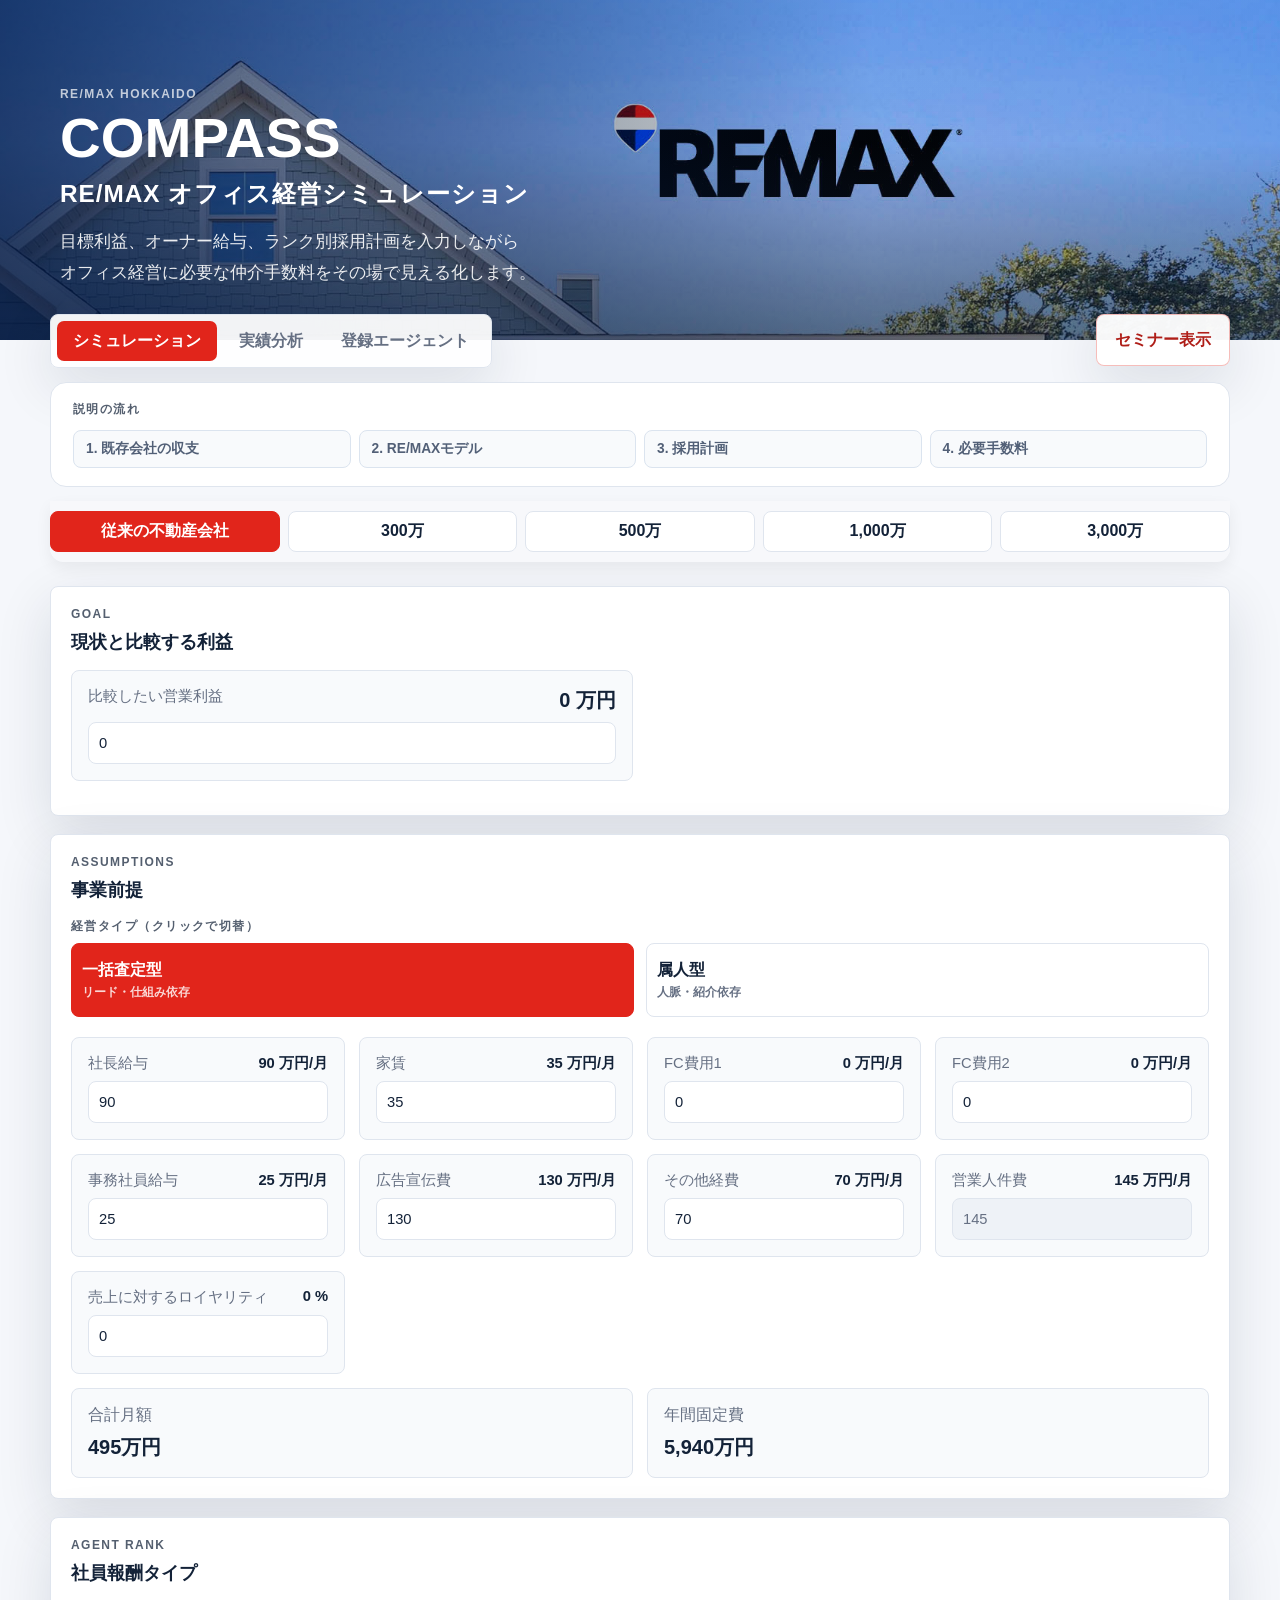
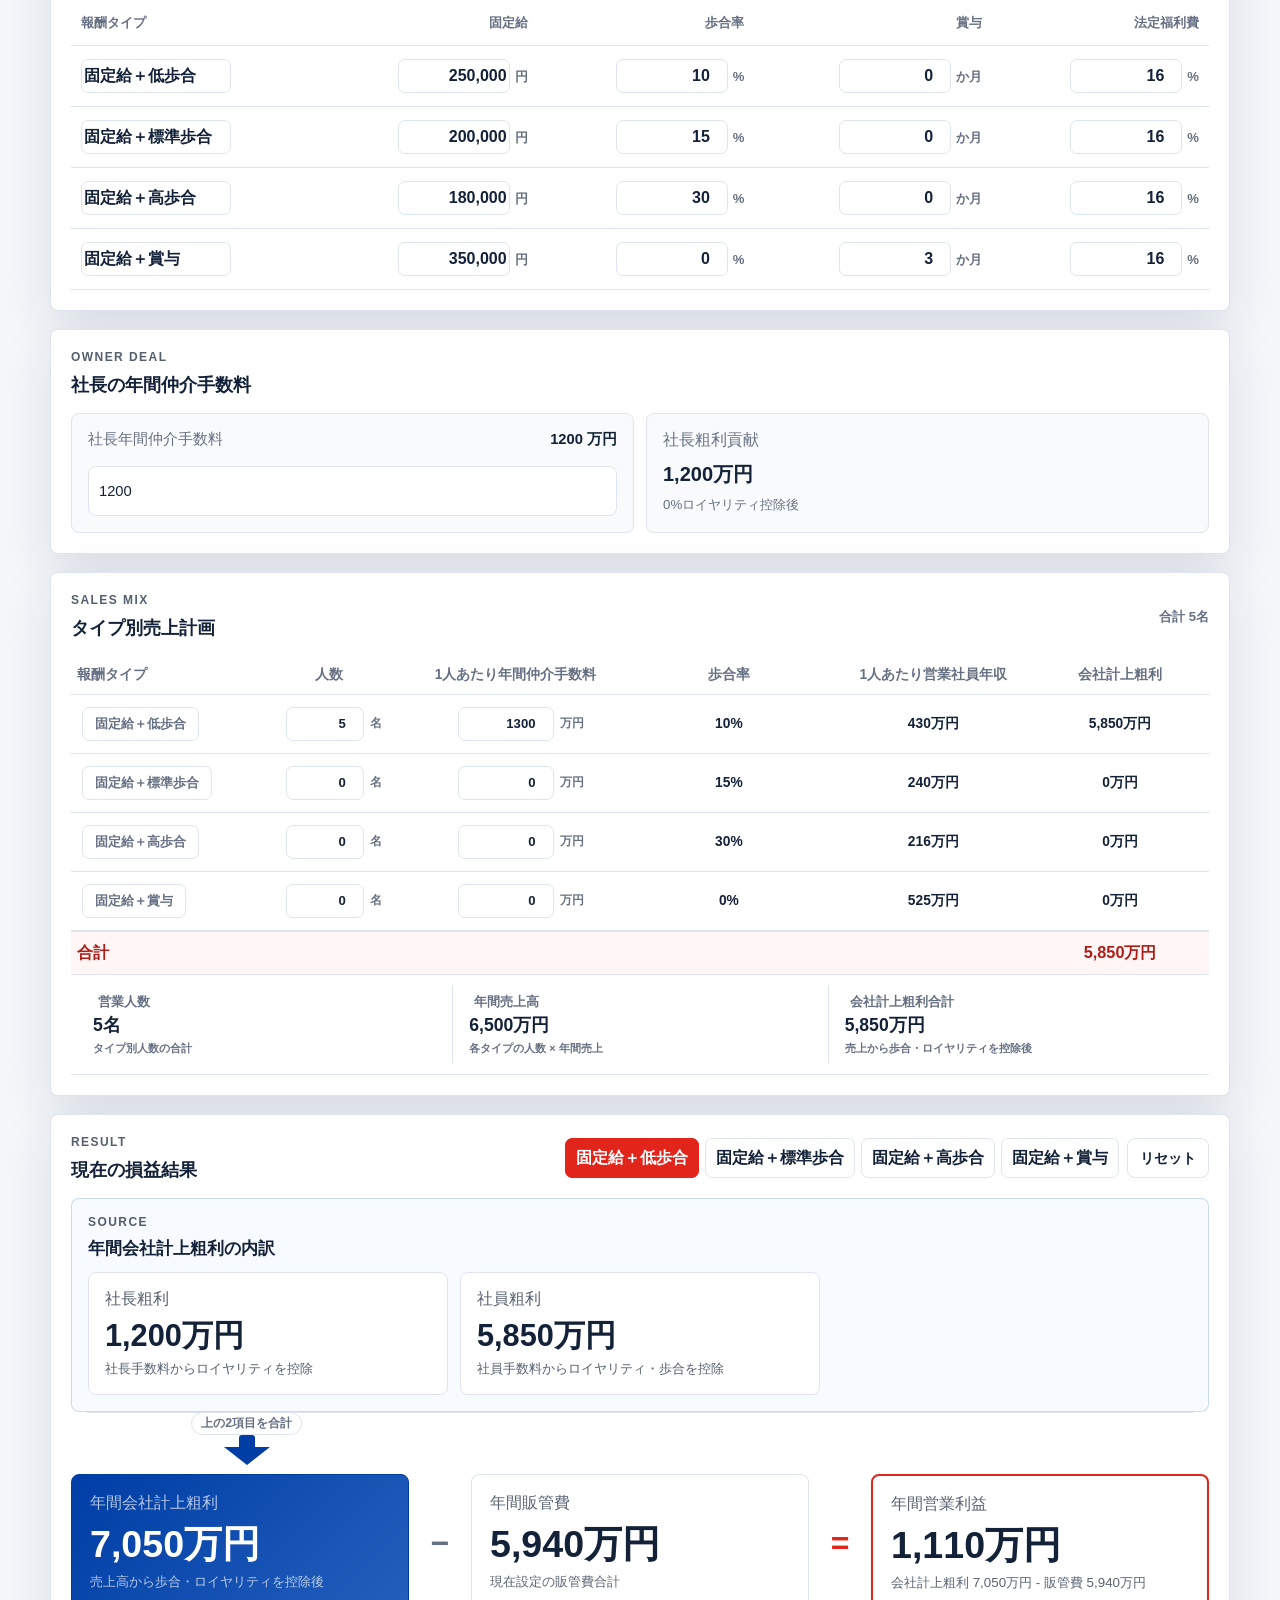
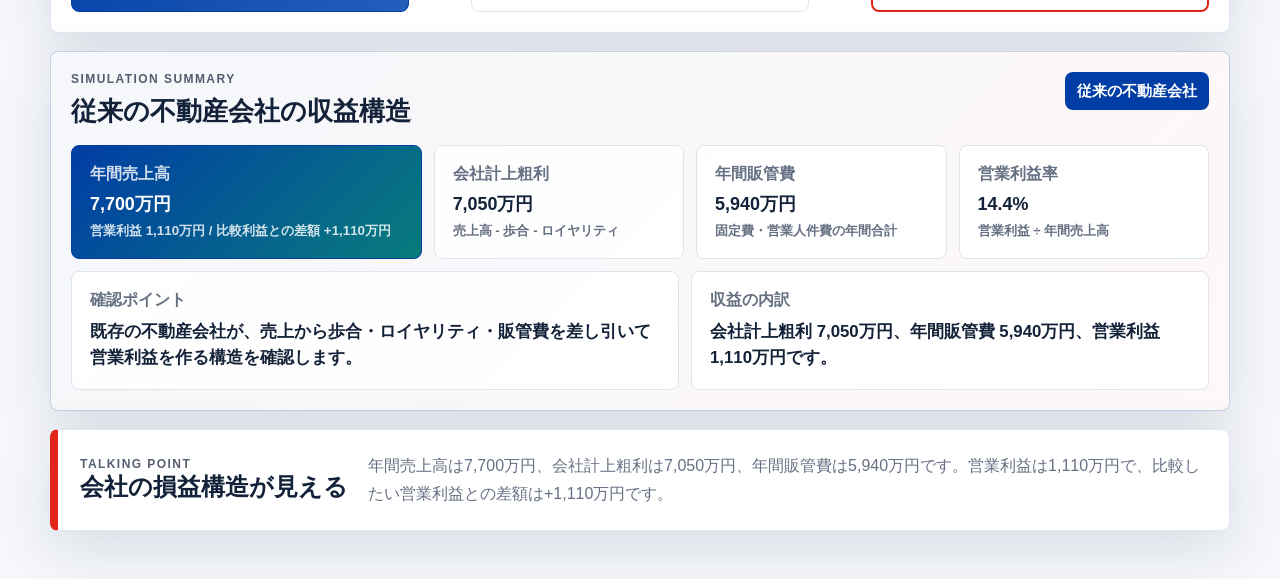
==== commit 733e2adb: "COMPASS リブランド + オフィス対応/比較 + POLARIS自動連携 - ヒーロータイトルを COMPASS に(従来名はサブタイトルへ)、タブ名も更新  - 実績分析をオフィス対応: オフ" ====
--- a/index.html
+++ b/index.html
@@ -3,7 +3,7 @@
   <head>
     <meta charset="UTF-8" />
     <meta name="viewport" content="width=device-width, initial-scale=1.0" />
-    <title>RE/MAX オフィス経営シミュレーション</title>
+    <title>COMPASS | RE/MAX オフィス経営シミュレーション</title>
     <!-- styles.css も app.js 同様、毎回キャッシュ無効化（編集が即反映されるように） -->
     <script>document.write('<link rel="stylesheet" href="styles.css?v=' + Date.now() + '">');</script>
   </head>
@@ -13,7 +13,8 @@
         <div class="hero__media" aria-hidden="true"></div>
         <div class="hero__content">
           <p class="eyebrow">RE/MAX Hokkaido</p>
-          <h1><span>RE/MAX</span><span>オフィス経営</span><span>シミュレーション</span></h1>
+          <h1>COMPASS</h1>
+          <p class="hero__tagline">RE/MAX オフィス経営シミュレーション</p>
           <p>
             <span>目標利益、オーナー給与、ランク別採用計画を入力しながら</span><span>オフィス経営に必要な仲介手数料をその場で見える化します。</span>
           </p>
@@ -93,6 +94,7 @@
                     売上CSVを選択
                   </label>
                   <button class="secondary-file-button" id="actualCsvClearButton" type="button">読込データをクリア</button>
+                  <button class="secondary-file-button" id="exportPolarisButton" type="button">📤 POLARISへ書き出し（自動連携）</button>
                 </article>
               </div>
               <div class="csv-import-status" id="actualCsvImportStatus"></div>
@@ -104,6 +106,7 @@
             </div>
 
             <div class="actual-loaded" id="actualLoaded" hidden>
+              <div class="actual-offices" id="actualOfficeFilter" role="group" aria-label="オフィス選択"></div>
               <div class="actual-periods" id="actualPeriods" role="group" aria-label="実績表示期間"></div>
 
               <section class="analysis-section" aria-labelledby="dashboardTitle">
@@ -116,6 +119,8 @@
                 <div class="actual-summary" id="actualSummary"></div>
                 <div class="insight-note" id="dashboardSummary"></div>
               </section>
+
+              <section class="analysis-section" id="officeComparison" hidden></section>
 
               <section class="analysis-section" aria-labelledby="salesAnnualTitle">
                 <div class="section-title">
--- a/styles.css
+++ b/styles.css
@@ -94,7 +94,17 @@
   display: block;
 }
 
-.hero p:not(.eyebrow) {
+.hero .hero__tagline {
+  max-width: 720px;
+  margin: -4px 0 16px;
+  color: #ffffff;
+  font-size: clamp(1.1rem, 1.9vw, 1.65rem);
+  font-weight: 700;
+  letter-spacing: 0.04em;
+  line-height: 1.3;
+}
+
+.hero p:not(.eyebrow):not(.hero__tagline) {
   max-width: 720px;
   margin-bottom: 0;
   color: rgba(255, 255, 255, 0.9);
@@ -102,7 +112,7 @@
   line-height: 1.8;
 }
 
-.hero p:not(.eyebrow) span {
+.hero p:not(.eyebrow):not(.hero__tagline) span {
   display: block;
 }
 
@@ -1501,6 +1511,40 @@
   flex-wrap: wrap;
   gap: 8px;
   margin-bottom: 14px;
+}
+
+.actual-offices {
+  display: flex;
+  flex-wrap: wrap;
+  gap: 8px;
+  margin-bottom: 10px;
+  padding-bottom: 10px;
+  border-bottom: 1px dashed var(--line);
+}
+
+.actual-offices .period-button.is-active {
+  border-color: var(--red, #DC1C2E);
+  background: var(--red, #DC1C2E);
+  color: #fff;
+}
+
+.comparison-table tr.comparison-self {
+  background: rgba(220, 28, 46, 0.06);
+}
+
+.comparison-badge {
+  display: inline-block;
+  padding: 1px 7px;
+  border-radius: 999px;
+  background: var(--red, #DC1C2E);
+  color: #fff;
+  font-size: 0.72rem;
+  font-weight: 800;
+}
+
+.comparison-table tr.comparison-total {
+  border-top: 2px solid var(--navy, #003087);
+  font-weight: 800;
 }
 
 .period-button {
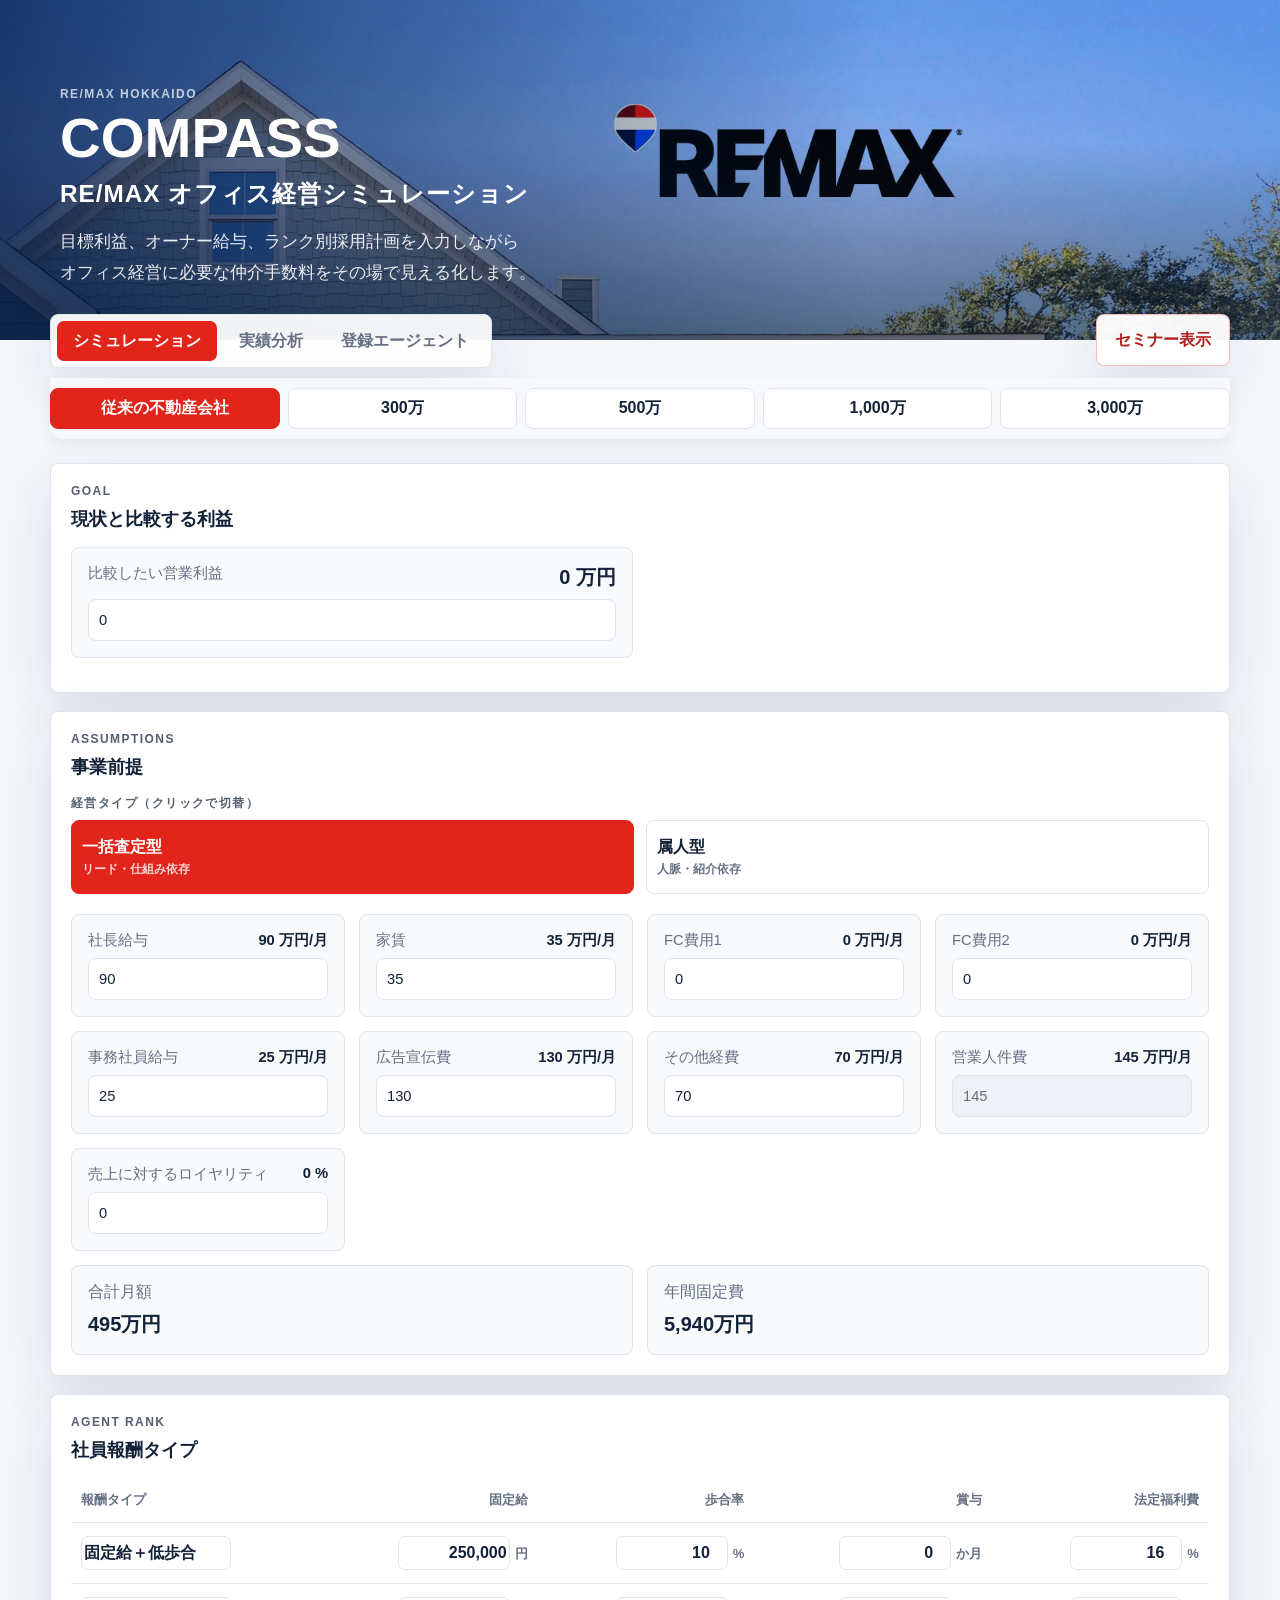
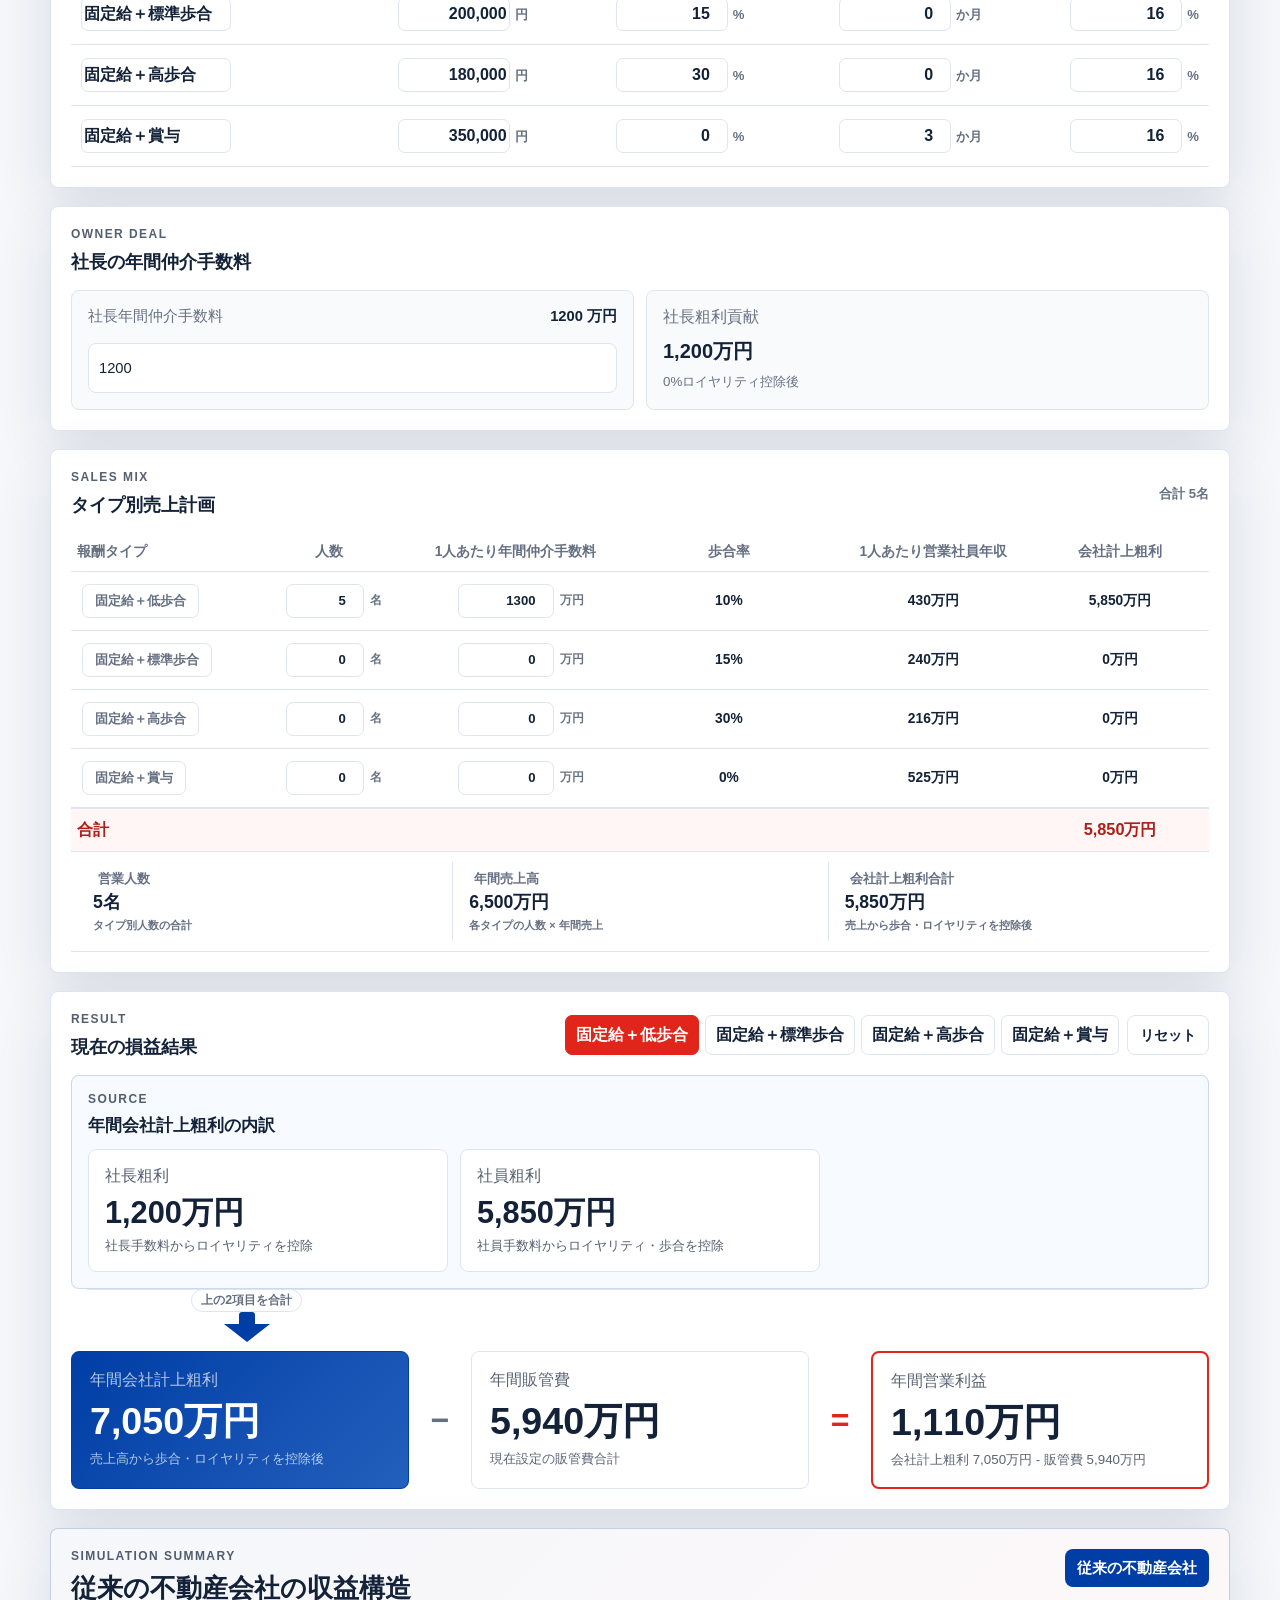
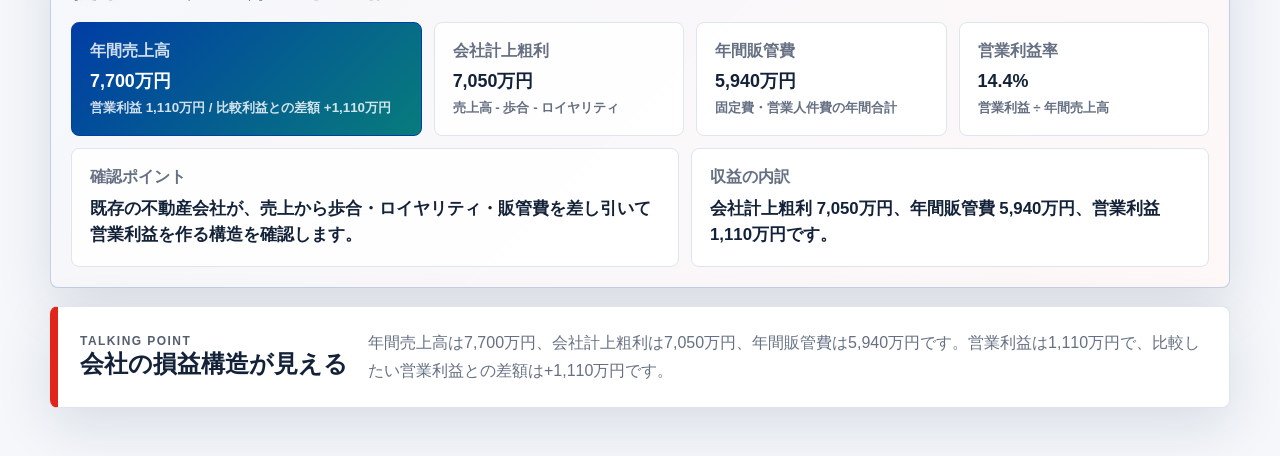
==== commit 4a91da16: "セミナー表示を投影向けに大幅改善 - 上部「説明の流れ」ボックスを削除 - セミナー表示全体を一律拡大（:has() でルートフォント底上げ、横はみ出しなし） - 発表者が現場で文字サイズを調整できる" ====
--- a/index.html
+++ b/index.html
@@ -32,16 +32,6 @@
         </div>
 
         <section class="results" aria-label="シミュレーション結果">
-          <section class="seminar-flow-card" aria-label="説明の流れ">
-            <p class="eyebrow">説明の流れ</p>
-            <div class="seminar-flow">
-              <span>1. 既存会社の収支</span>
-              <span>2. RE/MAXモデル</span>
-              <span>3. 採用計画</span>
-              <span>4. 必要手数料</span>
-            </div>
-          </section>
-
           <div class="phase-sticky-bar">
             <div class="preset-row preset-row--phase" role="group" aria-label="利益フェーズ">
               <button class="preset is-active" data-preset="current" type="button"><strong>従来の不動産会社</strong><small>歩合・固定費型の収益構造（比較用）</small></button>
@@ -648,6 +638,14 @@
       </section>
     </main>
 
+    <!-- ④ セミナー表示中のみ表示：発表者が会場・投影機に合わせて文字サイズを現場調整 -->
+    <div class="seminar-zoom" role="group" aria-label="文字サイズ調整">
+      <span class="seminar-zoom__title">文字サイズ</span>
+      <button class="seminar-zoom__btn" id="seminarZoomDown" type="button" aria-label="文字を小さく">−</button>
+      <button class="seminar-zoom__level" id="seminarZoomLevel" type="button" title="クリックで標準(100%)に戻す">100%</button>
+      <button class="seminar-zoom__btn" id="seminarZoomUp" type="button" aria-label="文字を大きく">＋</button>
+    </div>
+
     <!-- ローカル/セミナー運用中はブラウザのキャッシュで旧コードを掴まないよう、
          読み込みのたびに app.js をキャッシュ無効化（毎回最新を取得）。 -->
     <script>document.write('<scr' + 'ipt src="app.js?v=' + Date.now() + '"></scr' + 'ipt>');</script>
--- a/styles.css
+++ b/styles.css
@@ -526,23 +526,6 @@
   white-space: nowrap;
 }
 
-.seminar-flow {
-  display: grid;
-  grid-template-columns: repeat(4, minmax(0, 1fr));
-  gap: 8px;
-  margin-bottom: 14px;
-}
-
-/* ページ上部に置く「説明の流れ」カード */
-.seminar-flow-card {
-  background: #fff;
-  border: 1px solid var(--line);
-  border-radius: 16px;
-  padding: 18px 22px;
-}
-.seminar-flow-card .eyebrow { margin-bottom: 12px; }
-.seminar-flow-card .seminar-flow { margin-bottom: 0; }
-
 /* 利益フェーズの追従（スティッキー）タブバー：どこにスクロールしても切替可能 */
 .phase-sticky-bar {
   position: sticky;
@@ -559,18 +542,6 @@
 .phase-sticky-bar .preset { min-height: 0; padding: 9px 10px; }
 .phase-sticky-bar .preset small { display: none; }
 
-.seminar-flow span {
-  display: flex;
-  align-items: center;
-  min-height: 38px;
-  padding: 0 12px;
-  border: 1px solid #dbe4ef;
-  border-radius: 8px;
-  color: #526077;
-  background: rgba(248, 250, 252, 0.92);
-  font-size: 0.86rem;
-  font-weight: 900;
-}
 
 .seminar-metric-grid {
   display: grid;
@@ -662,7 +633,7 @@
 }
 body[data-seminar="true"] .hero__media { display: none; }
 body[data-seminar="true"] .hero__content {
-  width: min(1180px, calc(100% - 56px));
+  width: min(1880px, calc(100% - 40px));
   padding: 30px 0 22px 22px;
   border-left: 7px solid #cb0321;
 }
@@ -687,15 +658,115 @@
 }
 body[data-seminar="true"] .hero p:not(.eyebrow) span { display: inline; }
 /* 白ヘッダーになったので、本文がヒーローへ食い込む負マージンを解除 */
-body[data-seminar="true"] .workspace { margin-top: 16px; }
-/* スライド感：主要数字・見出しを大きく、余白を広げる */
-body[data-seminar="true"] .seminar-summary-panel { padding: 30px 30px 26px; }
-body[data-seminar="true"] .seminar-summary-heading h2 { font-size: clamp(1.6rem, 2.4vw, 2.2rem); }
+/* ① プロジェクター投影：本文も画面いっぱいに広げて余白の無駄をなくす */
+body[data-seminar="true"] .workspace {
+  width: min(1880px, calc(100% - 40px));
+  margin-top: 16px;
+}
+
+/* ② セミナー表示“全体”を一律拡大する。
+   ルート(html)のフォントサイズを底上げすることで、rem 指定の文字・数字が
+   サマリーだけでなく入力欄・採用計画の表・各種数値まで丸ごと大きくなる。
+   レイアウト幅は px / min() 固定なので横スクロールは発生せず、縦に伸びるだけ。
+   :has() で「セミナー表示中の body を含む html」だけに適用（通常表示は 16px のまま）。 */
+html { font-size: 16px; }
+/* --seminar-font は発表者の倍率調整(④)で上書きされる。未設定時は既定21px。 */
+html:has(body[data-seminar="true"]) { font-size: var(--seminar-font, 21px); }
+
+/* 大きくなった分、数字が桁あふれで切れないよう折り返しを許可（投影では2行でも可読） */
+body[data-seminar="true"] .seminar-metric-grid strong,
+body[data-seminar="true"] .seminar-summary-heading strong { white-space: normal; }
+
+/* スライドらしい余白・見出し強調 */
+body[data-seminar="true"] .seminar-summary-panel { padding: 36px 40px 32px; }
+body[data-seminar="true"] .seminar-summary-heading { margin-bottom: 22px; }
+body[data-seminar="true"] .seminar-summary-heading h2 { font-size: clamp(2rem, 2.8vw, 3rem); }
 body[data-seminar="true"] .seminar-metric-grid { gap: 16px; }
-body[data-seminar="true"] .seminar-metric-grid article { padding: 22px; }
-body[data-seminar="true"] .seminar-metric-grid strong { font-size: clamp(1.3rem, 1.8vw, 2.1rem); white-space: nowrap; }
-body[data-seminar="true"] .seminar-flow span { min-height: 44px; font-size: 0.92rem; }
-
+body[data-seminar="true"] .seminar-metric-grid article { padding: 24px 22px; }
+body[data-seminar="true"] .seminar-talk-grid { gap: 16px; margin-top: 16px; }
+body[data-seminar="true"] .seminar-talk-grid article { padding: 22px 24px; }
+
+/* サマリーの主要数字は“見出し”として全体スケールよりさらに大きく。
+   折り返し許可済みなので桁数が増えても切れない。 */
+body[data-seminar="true"] .seminar-metric-grid strong {
+  margin: 12px 0 8px;
+  font-size: clamp(2rem, 2.7vw, 2.6rem);
+}
+body[data-seminar="true"] .seminar-metric--primary strong { font-size: clamp(2.6rem, 4vw, 4rem); }
+
+/* セミナー表示で文字を拡大すると、表の入力ボックスは固定px幅のままだと
+   「84,000円」等の桁数が箱からあふれて欠ける。幅を em（文字連動）に切り替え、
+   倍率を上げても箱が一緒に広がって数字が常に収まるようにする。
+   表自体も内容幅まで広がるようにし、収まらない時だけ .table-wrap が横スクロール。 */
+body[data-seminar="true"] .rank-plan-table,
+body[data-seminar="true"] .rank-table {
+  width: max-content;
+  min-width: 100%;
+}
+body[data-seminar="true"] .rank-plan-table .rank-input,
+body[data-seminar="true"] .rank-plan-table .rank-plan-input,
+body[data-seminar="true"] .rank-plan-table .unit-input .rank-input,
+body[data-seminar="true"] .rank-plan-table .unit-input .rank-plan-input { width: 6.6em; }
+body[data-seminar="true"] .rank-plan-table .unit-input .rank-plan-input--wide,
+body[data-seminar="true"] .rank-plan-table .rank-plan-input--wide { width: 8em; }
+body[data-seminar="true"] .rank-plan-table .rank-name-input { width: 5em; }
+body[data-seminar="true"] .rank-table .rank-input,
+body[data-seminar="true"] .rank-table--current .rank-input { width: 7em; }
+body[data-seminar="true"] .rank-table .rank-name-input { width: 5em; }
+
+/* ④ 発表者用の文字サイズ調整パネル：セミナー表示中だけ右下に固定表示。
+   px 指定でルート拡大(--seminar-font)の影響を受けず、常に同じ大きさで操作しやすい。 */
+.seminar-zoom {
+  display: none;
+  position: fixed;
+  right: 18px;
+  bottom: 18px;
+  z-index: 60;
+  align-items: center;
+  gap: 8px;
+  padding: 8px 10px;
+  border: 1px solid var(--line);
+  border-radius: 999px;
+  background: rgba(255, 255, 255, 0.96);
+  box-shadow: 0 8px 24px rgba(0, 0, 0, 0.16);
+  backdrop-filter: blur(6px);
+}
+body[data-seminar="true"] .seminar-zoom { display: inline-flex; }
+.seminar-zoom__title {
+  font-size: 13px;
+  font-weight: 800;
+  color: var(--muted);
+  padding-left: 4px;
+}
+.seminar-zoom__btn {
+  width: 38px;
+  height: 38px;
+  border: 1px solid var(--line);
+  border-radius: 50%;
+  background: #fff;
+  color: var(--ink);
+  font-size: 22px;
+  font-weight: 800;
+  line-height: 1;
+  cursor: pointer;
+}
+.seminar-zoom__btn:hover { background: var(--soft); }
+.seminar-zoom__btn:active { transform: translateY(1px); }
+.seminar-zoom__btn:disabled { opacity: 0.4; cursor: default; }
+.seminar-zoom__level {
+  min-width: 58px;
+  height: 38px;
+  padding: 0 6px;
+  border: none;
+  border-radius: 8px;
+  background: transparent;
+  color: var(--navy);
+  font-size: 16px;
+  font-weight: 900;
+  font-variant-numeric: tabular-nums;
+  cursor: pointer;
+}
+.seminar-zoom__level:hover { background: var(--soft); }
 
 .goal-panel,
 .assumption-panel,
@@ -2839,7 +2910,6 @@
   .insight-band,
   .seminar-metric-grid,
   .seminar-talk-grid,
-  .seminar-flow,
   .import-grid,
   .metric-grid,
   .analysis-columns,
@@ -2912,7 +2982,6 @@
   .insight-band,
   .seminar-metric-grid,
   .seminar-talk-grid,
-  .seminar-flow,
   .import-grid,
   .metric-grid,
   .analysis-columns,
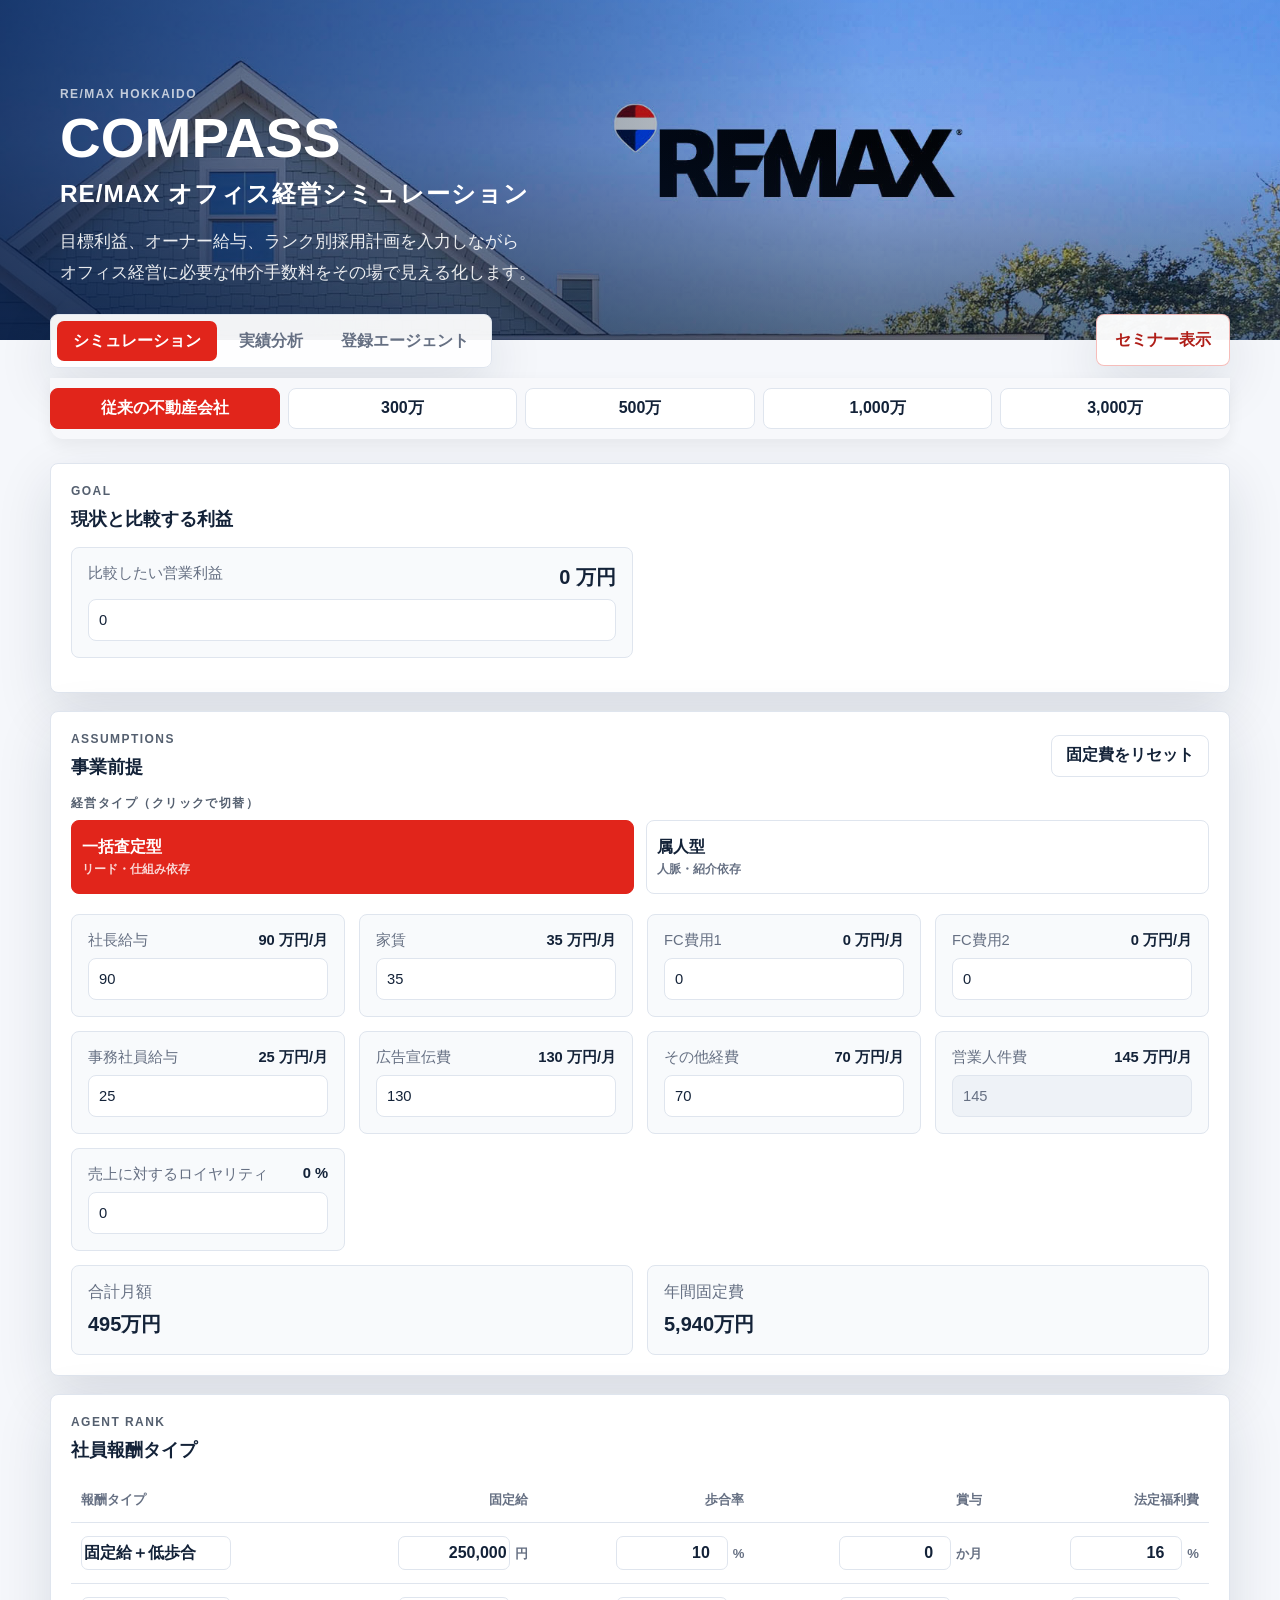
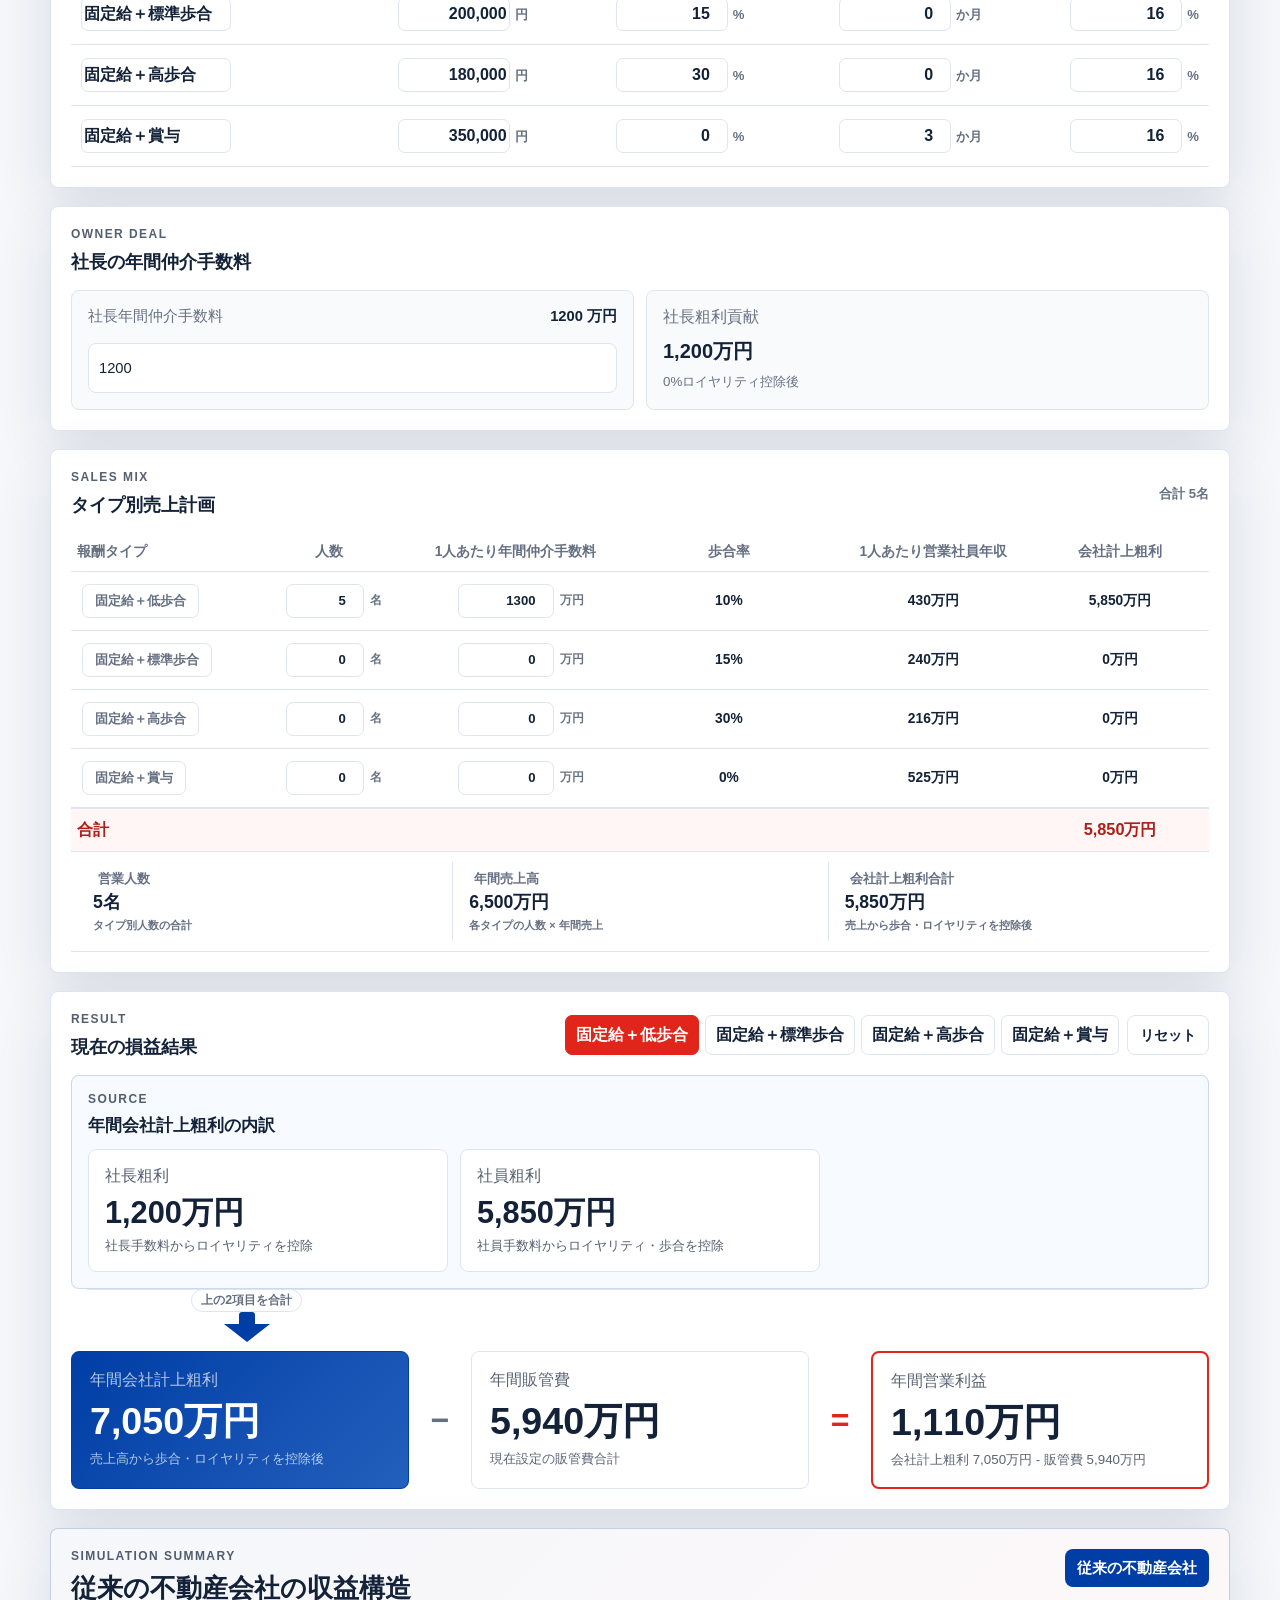
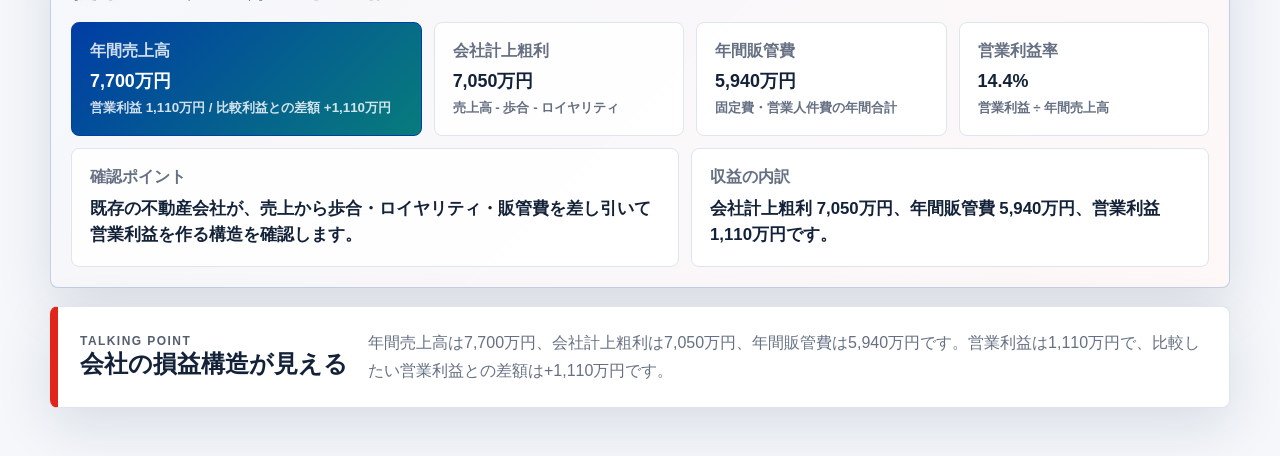
==== commit d44fdb1e: "事業前提に「固定費をリセット」ボタンを追加：全タブ（従来の不動産会社〜3,000万）で固定費をタブ既定値に復元。従来タブは選択中の経営タイプの既定値に戻し、採用計画・目標利益・ロイヤリティ%は維持 C" ====
--- a/index.html
+++ b/index.html
@@ -322,6 +322,7 @@
                 <p class="eyebrow">Assumptions</p>
                 <h2 id="assumptionTitle">事業前提</h2>
               </div>
+              <button class="reset-button" id="assumptionResetButton" type="button" title="このタブの固定費を最初の金額に戻す">固定費をリセット</button>
             </div>
 
             <div class="management-type-select" id="managementTypeSelect" hidden>
